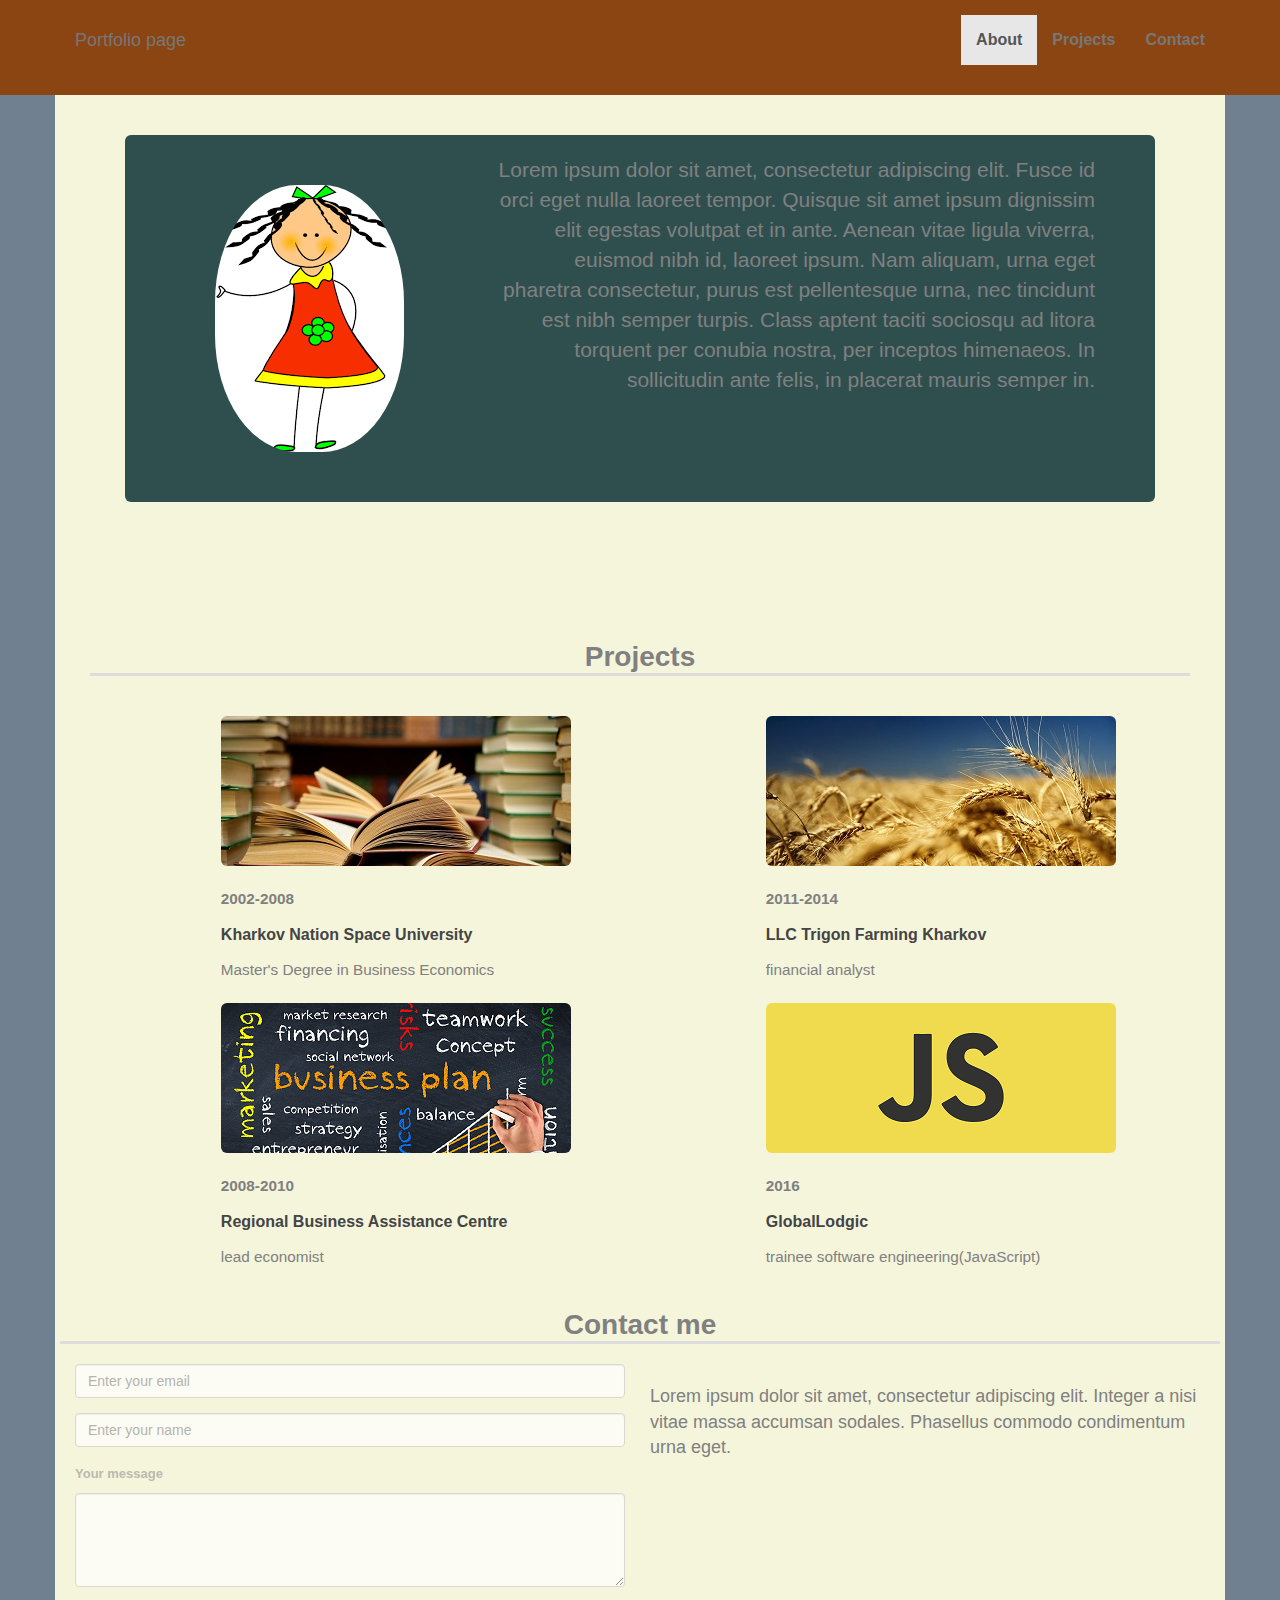
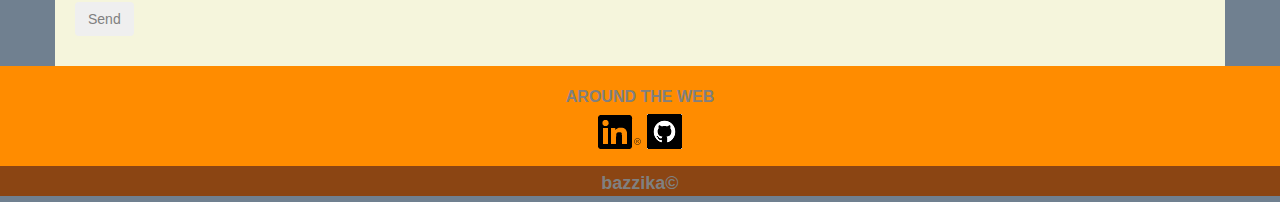
==== index.html @ c43ff4a2 "move properties to page class" ====
<!DOCTYPE html>
<html lang="en">
<head>
    <meta charset="UTF-8">
    <meta http-equiv="X-UA-Compatible" content="IE=edge">
    <meta name="viewport" content="width=device-width, initial-scale=1">
    <link rel="stylesheet" href="//maxcdn.bootstrapcdn.com/bootstrap/3.3.7/css/bootstrap.min.css">
    <link rel="stylesheet" href="css/style.css">
    <title>Personal page</title>
</head>
<body class="page" data-spy="scroll" data-target=".navbar" data-offset="20">
<nav class="navbar navbar-default navbar-fixed-top" id='navigation' role="navigation">
    <div class="container">
        <div class="navbar-header">
            <button type="button" class="navbar-toggle collapsed" data-toggle="collapse" data-target="#navbar" aria-expanded="false" aria-controls="navbar">
                <span class="sr-only">Toggle navigation</span>
                <span class="icon-bar"></span>
                <span class="icon-bar"></span>
                <span class="icon-bar"></span>
            </button>
            <a class="navbar-brand" href="#">Portfolio page</a>
        </div>
      <div id="navbar" class="navbar-collapse collapse">
          <ul class="nav navbar-nav navbar-right" role="tablist">
              <li class="active">
                  <a href="#about">About</a>
              </li>
              <li>
                  <a href="#projects">Projects</a>
              </li>
              <li>
                  <a href="#contact">Contact</a>
              </li>

          </ul>

      </div>

    </div>


</nav>


<div class="container">
    <div class="container theme-showcase" role="main" id="about">
            <div class="jumbotron">
                <div class="row">
                    <div class="col-md-4 col-md-offset-0">
                        <img src="images/girl.png" alt="my logo" class="img-rounded">
                    </div>
                    <div class="col-md-8 col-md-offset-0">
                        <p>
                Lorem ipsum dolor sit amet, consectetur adipiscing elit. Fusce id orci eget nulla laoreet tempor.
                Quisque sit amet ipsum dignissim elit egestas volutpat et in ante. Aenean vitae ligula viverra,
                euismod nibh id, laoreet ipsum. Nam aliquam, urna eget pharetra consectetur, purus est pellentesque
                urna, nec tincidunt est nibh semper turpis. Class aptent taciti sociosqu ad litora torquent per
                conubia nostra, per inceptos himenaeos. In sollicitudin ante felis, in placerat mauris semper in.
                        </p>
                    </div>
                 </div>
        </div>
   </div>

    <div class="container-fluid" id="projects" data-offset-top="50">
        <h3>Projects</h3>
            <ul>
                <div class="row">
                    <div class="col-md-4 col-md-offset-1">
                        <li><img src="images/study-3.jpg" alt="study" class="img-rounded"></li>
                            <p><small><strong>2002-2008</strong></small></p>
                            <p><strong><a href="http://www.khai.edu">Kharkov Nation Space University</a></strong></p>
                            <p><small>Master's Degree in Business Economics</small></p>
                        <li><img src="images/Business-Plan-Basics-1.png" alt="bussiness-plan" class="img-rounded"></li>
                            <p><small><strong>2008-2010</strong></small></p>
                            <p><strong><a href="http://kharkivglobal.com/ru">Regional Business Assistance Centre</a></strong></p>
                            <p><small>lead economist</small></p>
                    </div>
                    <div class="col-md-4 col-md-offset-2">
                        <li><img src="images/agri-1.jpg" alt="agricultural" class="img-rounded"></li>
                            <p><small><strong>2011-2014</strong></small></p>
                            <p><strong><a href="http://www.trigonagri.com">LLC Trigon Farming Kharkov</a></strong></p>
                            <p><small>financial analyst</small></p>
                        <li><img src="images/js-picture-1.png" alt="web-developer" class="img-rounded"></li>
                            <p><small><strong>2016</strong></small></p>
                            <p><strong><a href="http://www.globallogic.com/">GlobalLodgic</a></strong></p>
                            <p><small>trainee software engineering(JavaScript)</small></p>
                    </div>
                </div>
            </ul>
    </div>
    <div class="contact" id="contact">
        <div class="row">
            <h3>Contact me</h3>
                <div class="col-md-6">
                <form  method="post" action="MAILTO:daryabelob@gmail.com" enctype="text/plain">
                    <div class="form-group">
                    <input type='email' placeholder="Enter your email" class="form-control" name="mail">
                    </div>
                    <div class="form-group">
                    <input type="text" placeholder="Enter your name" class="form-control" name="name">
                    </div>
                    <div class="form-group">
                    <label>Your message</label>
                    <textarea rows="4" class="form-control" maxlength="50" name="comment"></textarea>
                    </div>
                    <input type="submit" class="btn" name="submit" value="Send"></input>
                    </form>
                </div>
                <div class="col-md-6 comunicate">
                    <p>
                    Lorem ipsum dolor sit amet, consectetur adipiscing elit.
                    Integer a nisi vitae massa accumsan sodales. Phasellus commodo condimentum urna eget.
                    </p>
                </div>
        </div>
    </div>
</div>
<footer class="footer">
    <div class="footer-above">
        <p class="weblink">AROUND THE WEB</p>
        <p>
            <a href="//www.linkedin.com/in/darya-beloborodova-13481691?trk=nav_responsive_tab_profile">
            <img src="images/In-Black-34px-R.png"> </a>
            <a href="//github.com/bazzika">
            <img src="images/github-1.png"> </a>
        </p>
    </div>
    <div class="footer-below">
        <p class="sign">bazzika&copy</p>
    </div>
</footer>
</body>

<script src="//ajax.googleapis.com/ajax/libs/jquery/1.12.4/jquery.min.js"></script>
<script src="//maxcdn.bootstrapcdn.com/bootstrap/3.3.6/js/bootstrap.min.js" integrity="sha384-0mSbJDEHialfmuBBQP6A4Qrprq5OVfW37PRR3j5ELqxss1yVqOtnepnHVP9aJ7xS" crossorigin="anonymous"></script>
</html>
---- css/style.css ----
.page{
    font-size: 16px;
}

body {
    position: relative;
    background-color: #708090;
    transition:  all .3s linear;
}
h1{
    font-family: "Helvetica Neue",Helvetica,sans-serif;
    font-size: 70px;
    font-weight: bold;
    text-align: center;
}
h2{
    font-family: "Helvetica Neue",Helvetica,sans-serif;
    font-size: 30px;
    font-weight: 100;
    text-align: center;
    color: #ffffff;
    width: 100%;
    margin:0 auto 0 auto;
}
h2 strong{
    font-weight: 400;
}
h3{
    font-family: "Helvetica Neue",Helvetica,sans-serif;
    font-size: 28px;
    font-weight: bold ;
    text-align: center;
    border-bottom:3px solid gainsboro;
    margin: 20px 0px 20px 0px;
    color: gray;
    width: 100%;
}
.container-fluid ul{
    list-style-type:none;
}
.container-fluid li, .badges li, .articles li,.skills li{
    margin-bottom:20px;
    margin-top: 20px;
}
.badges img {
    float:left;
    padding-right: 10px;
}
p {
    font-family: "Helvetica Neue",Helvetica,sans-serif;
    font-size: 18px;
}
.container-fluid a{
    font-family: "Helvetica Neue",Helvetica,sans-serif;
    font-size: 16px;
    font-weight:bold;
    color: #444444;
}
.navbar-collapse {
    float:right;
    font-family: "Helvetica Neue", Helvetica, sans-serif;
    font-weight: bold;
    /*font-style: inherit;*/
    border-bottom: none;
    text-decoration: none;
}
.jumbotron{
    margin: 120px 50px 20px 50px;
    border-radius: 70%;
    padding: 20px 40px 20px 40px;
    background-color: 	#2F4F4F;
    text-align: center;
    mso-diagonal-up-width: 70%;
}
.jumbotron img{
    position: relative;
    float:left;
    padding: 30px 30px 30px 30px;
    vertical-align: middle;
    border-radius: 45%;
}
.jumbotron p{
    text-align: right;
}
.navbar-fixed-top{
    background-color: saddlebrown;
    color:black;
}
.navbar-fixed-top .container{
    position: relative;
    background-color: saddlebrown;
    color:black;
}
.active{
    background-color: white;
}
.navbar{
    background-color: saddlebrown;
    border: none;
}
.container{
    background-color: beige;
    padding: 15px 20px 30px 20px;
    color: gray;
}
legend,label{
    font-family: "Helvetica Neue",Helvetica,sans-serif;
    margin-bottom: 10px;
    font-size: small;
    opacity: 0.7;
}
.col-md-6 h3{
    font-family: cursive;
    text-align: left;
    border-bottom: none;

}
form button{
    font-family: "Helvetica Neue",Helvetica,sans-serif;
    float: right;
    background-color: sandybrown ;
    opacity: 0.7;
    color: gray;
    font-weight: bolder;
}
.form-group{
    font-family: "Helvetica Neue",Helvetica,sans-serif;
    opacity: 0.7;
}
.comunicate{
    padding: 20px 10px 10px 10px;
}
.footer{
    width: 100%;
}
.footer-above{
    height: 100px;
    background-color: darkorange;
    width: 100%;
}
.footer-below{
    height: 30px;
    background-color: saddlebrown;
    width: 100%;
}
.weblink{
    text-align: center;
    font-family: "Helvetica Neue",Helvetica,sans-serif;
    padding: 20px 0 20px 0;
    font-size: 100%;
}
.sign{
    text-align: center;
    padding: 5px 0 5px 0;
}
.footer p{
    text-align: center;
    margin-bottom: -15px;
    font-weight: bold;
    color: gray;
}
.container .theme-showcase{
    padding: 0 0 0 0;
    margin: 0 0 0 0;
    width: 100%;
}
#about{
    /*margin-top: 50px;*/
    padding: 0 0 0 0;
    width: 100%;
}
a:hover,a:focus{ema
    text-decoration: none;
}
#projects{
    padding-top: 100px;
}
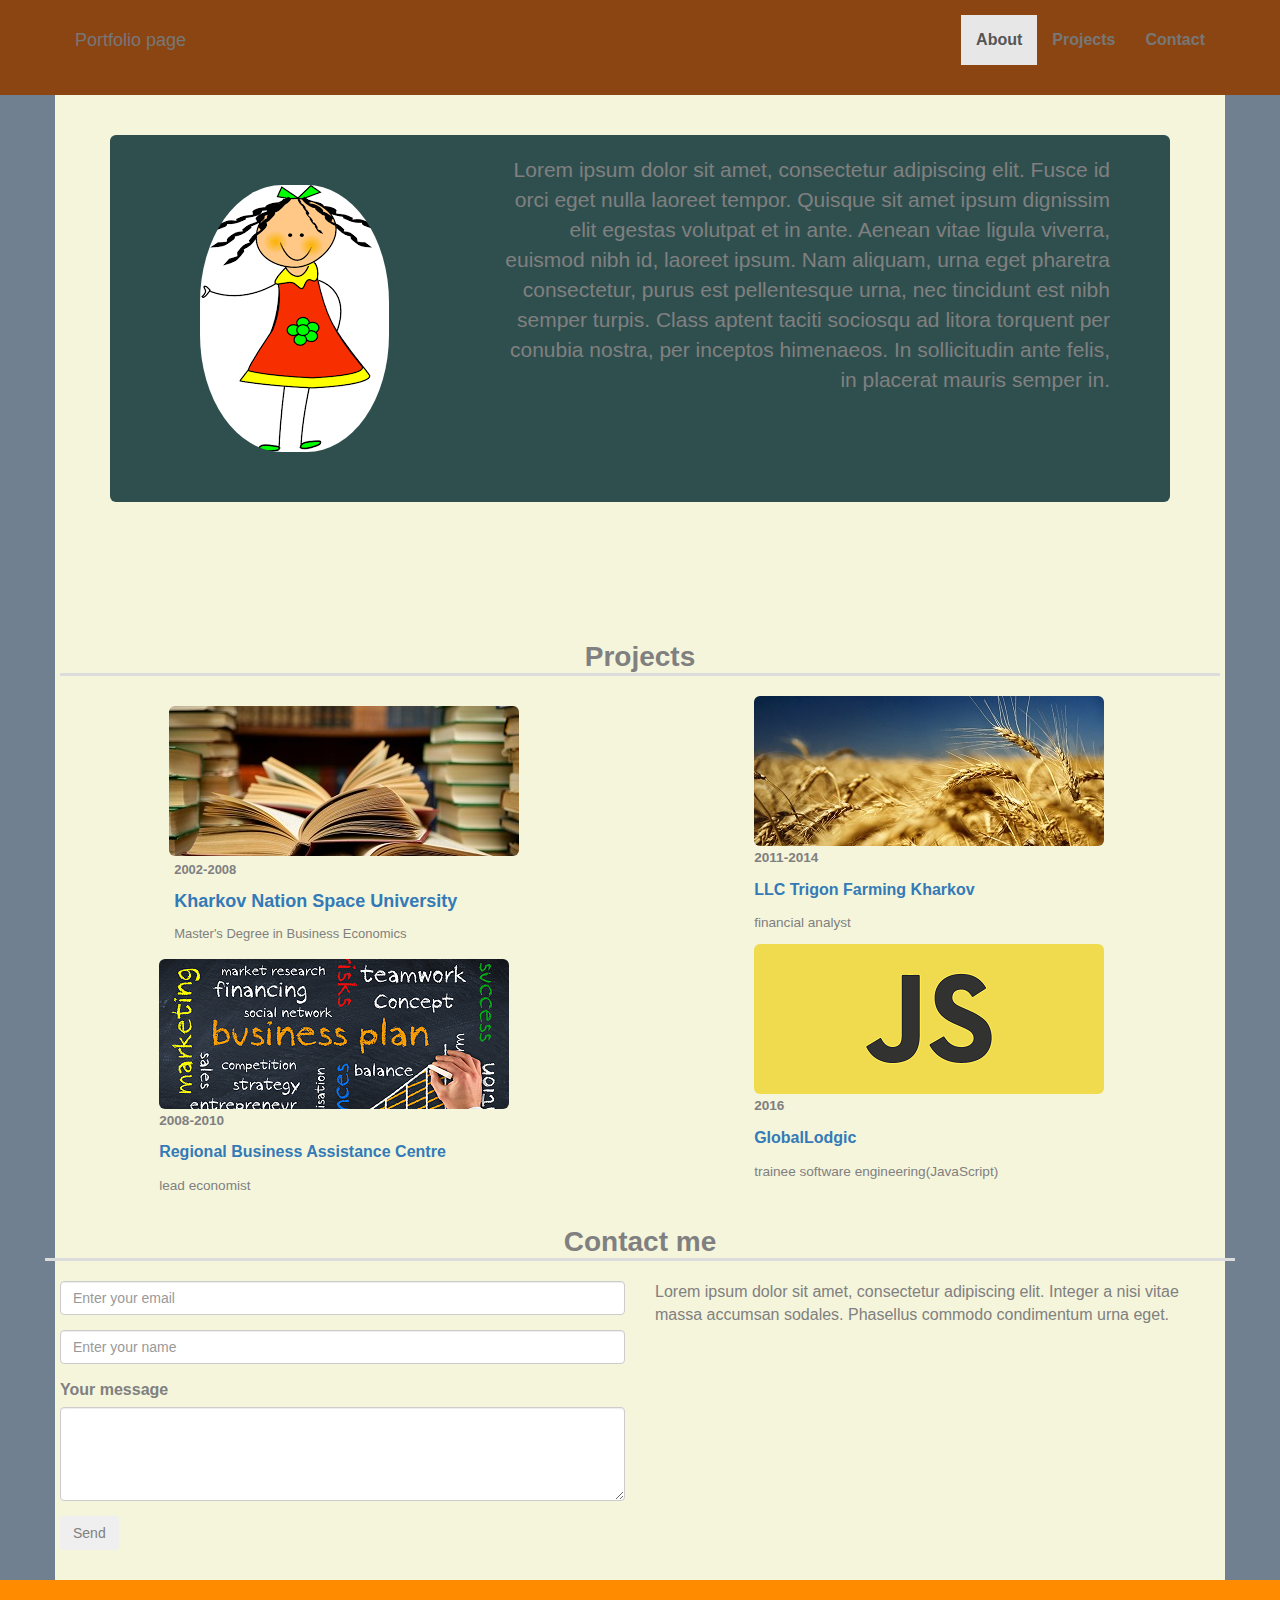
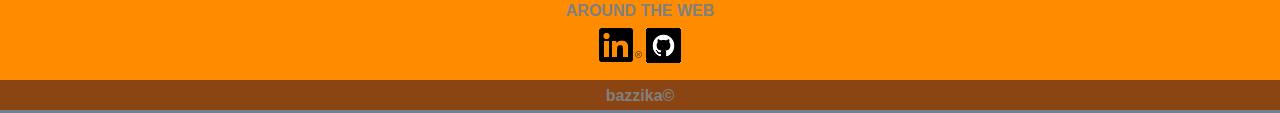
==== commit 6ecf19e9: "classes clean up" ====
--- a/index.html
+++ b/index.html
@@ -9,8 +9,8 @@
     <title>Personal page</title>
 </head>
 <body class="page" data-spy="scroll" data-target=".navbar" data-offset="20">
-<nav class="navbar navbar-default navbar-fixed-top" id='navigation' role="navigation">
-    <div class="container">
+<nav class="navbar navbar-default navbar-fixed-top navbar--primary" id='navigation' role="navigation">
+    <div class="container container--menu">
         <div class="navbar-header">
             <button type="button" class="navbar-toggle collapsed" data-toggle="collapse" data-target="#navbar" aria-expanded="false" aria-controls="navbar">
                 <span class="sr-only">Toggle navigation</span>
@@ -20,7 +20,7 @@
             </button>
             <a class="navbar-brand" href="#">Portfolio page</a>
         </div>
-      <div id="navbar" class="navbar-collapse collapse">
+      <div id="navbar" class="navbar-collapse collapse navbar-collapse--right">
           <ul class="nav navbar-nav navbar-right" role="tablist">
               <li class="active">
                   <a href="#about">About</a>
@@ -42,15 +42,15 @@
 </nav>
 
 
-<div class="container">
-    <div class="container theme-showcase" role="main" id="about">
-            <div class="jumbotron">
+<div class="container container--main">
+    <div class="row"  id="about">
+            <div class="jumbotron intro"  >
                 <div class="row">
                     <div class="col-md-4 col-md-offset-0">
-                        <img src="images/girl.png" alt="my logo" class="img-rounded">
+                        <img src="images/girl.png" alt="my logo" class="img-rounded intro__media">
                     </div>
                     <div class="col-md-8 col-md-offset-0">
-                        <p>
+                        <p class="intro__text">
                 Lorem ipsum dolor sit amet, consectetur adipiscing elit. Fusce id orci eget nulla laoreet tempor.
                 Quisque sit amet ipsum dignissim elit egestas volutpat et in ante. Aenean vitae ligula viverra,
                 euismod nibh id, laoreet ipsum. Nam aliquam, urna eget pharetra consectetur, purus est pellentesque
@@ -61,37 +61,68 @@
                  </div>
         </div>
    </div>
-
-    <div class="container-fluid" id="projects" data-offset-top="50">
-        <h3>Projects</h3>
-            <ul>
+    <div class="row projects" id="projects">
+        <h3 class="title">Projects</h3>
+            <!--<ul>-->
                 <div class="row">
                     <div class="col-md-4 col-md-offset-1">
-                        <li><img src="images/study-3.jpg" alt="study" class="img-rounded"></li>
-                            <p><small><strong>2002-2008</strong></small></p>
-                            <p><strong><a href="http://www.khai.edu">Kharkov Nation Space University</a></strong></p>
-                            <p><small>Master's Degree in Business Economics</small></p>
-                        <li><img src="images/Business-Plan-Basics-1.png" alt="bussiness-plan" class="img-rounded"></li>
-                            <p><small><strong>2008-2010</strong></small></p>
-                            <p><strong><a href="http://kharkivglobal.com/ru">Regional Business Assistance Centre</a></strong></p>
-                            <p><small>lead economist</small></p>
+                        <div class="card">
+                            <img src="images/study-3.jpg" alt="study" class="img-rounded">
+                            <div class="card__period">
+                                2002-2008
+                            </div>
+                            <div class="card__name">
+                                <a href="http://www.khai.edu">Kharkov Nation Space University</a>
+                            </div>
+                            <div class="card__description">
+                                Master's Degree in Business Economics
+                            </div>
+                        </div>
+                        <div>
+                            <img src="images/Business-Plan-Basics-1.png" alt="bussiness-plan" class="img-rounded">
+                            <p>
+                                <small><strong>2008-2010</strong></small>
+                            </p>
+                            <p>
+                                <strong><a href="http://kharkivglobal.com/ru">Regional Business Assistance
+                                Centre</a></strong>
+                            </p>
+                            <p>
+                                <small>lead economist</small>
+                            </p>
+                        </div>
                     </div>
                     <div class="col-md-4 col-md-offset-2">
-                        <li><img src="images/agri-1.jpg" alt="agricultural" class="img-rounded"></li>
-                            <p><small><strong>2011-2014</strong></small></p>
-                            <p><strong><a href="http://www.trigonagri.com">LLC Trigon Farming Kharkov</a></strong></p>
-                            <p><small>financial analyst</small></p>
-                        <li><img src="images/js-picture-1.png" alt="web-developer" class="img-rounded"></li>
-                            <p><small><strong>2016</strong></small></p>
-                            <p><strong><a href="http://www.globallogic.com/">GlobalLodgic</a></strong></p>
-                            <p><small>trainee software engineering(JavaScript)</small></p>
+                        <div>
+                            <img src="images/agri-1.jpg" alt="agricultural" class="img-rounded">
+                            <p>
+                                <small><strong>2011-2014</strong></small>
+                            </p>
+                            <p>
+                                <strong><a href="http://www.trigonagri.com">LLC Trigon Farming Kharkov</a></strong>
+                            </p>
+                            <p>
+                                <small>financial analyst</small>
+                            </p>
+                        </div>
+                        <div><img src="images/js-picture-1.png" alt="web-developer" class="img-rounded">
+                            <p>
+                                <small><strong>2016</strong></small>
+                            </p>
+                            <p>
+                                <strong><a href="http://www.globallogic.com/">GlobalLodgic</a></strong>
+                            </p>
+                            <p>
+                                <small>trainee software engineering(JavaScript)</small>
+                            </p>
+                        </div>
                     </div>
                 </div>
-            </ul>
+            <!--</ul>-->
     </div>
-    <div class="contact" id="contact">
+    <div class="row contact" id="contact">
         <div class="row">
-            <h3>Contact me</h3>
+            <h3 class="title">Contact me</h3>
                 <div class="col-md-6">
                 <form  method="post" action="MAILTO:daryabelob@gmail.com" enctype="text/plain">
                     <div class="form-group">
@@ -117,7 +148,7 @@
     </div>
 </div>
 <footer class="footer">
-    <div class="footer-above">
+    <div class="footer__above">
         <p class="weblink">AROUND THE WEB</p>
         <p>
             <a href="//www.linkedin.com/in/darya-beloborodova-13481691?trk=nav_responsive_tab_profile">
@@ -126,7 +157,7 @@
             <img src="images/github-1.png"> </a>
         </p>
     </div>
-    <div class="footer-below">
+    <div class="footer__below">
         <p class="sign">bazzika&copy</p>
     </div>
 </footer>
--- a/css/style.css
+++ b/css/style.css
@@ -1,32 +1,16 @@
+a:hover,a:focus{
+    text-decoration: none;
+}
+
 .page{
     font-size: 16px;
-}
-
-body {
     position: relative;
     background-color: #708090;
     transition:  all .3s linear;
+    font-family: "Helvetica Neue",Helvetica,sans-serif;
 }
-h1{
-    font-family: "Helvetica Neue",Helvetica,sans-serif;
-    font-size: 70px;
-    font-weight: bold;
-    text-align: center;
-}
-h2{
-    font-family: "Helvetica Neue",Helvetica,sans-serif;
-    font-size: 30px;
-    font-weight: 100;
-    text-align: center;
-    color: #ffffff;
-    width: 100%;
-    margin:0 auto 0 auto;
-}
-h2 strong{
-    font-weight: 400;
-}
-h3{
-    font-family: "Helvetica Neue",Helvetica,sans-serif;
+
+.title{
     font-size: 28px;
     font-weight: bold ;
     text-align: center;
@@ -35,36 +19,38 @@
     color: gray;
     width: 100%;
 }
-.container-fluid ul{
-    list-style-type:none;
+
+.projects{
+    padding-top: 100px;
 }
-.container-fluid li, .badges li, .articles li,.skills li{
-    margin-bottom:20px;
-    margin-top: 20px;
-}
-.badges img {
-    float:left;
-    padding-right: 10px;
-}
-p {
-    font-family: "Helvetica Neue",Helvetica,sans-serif;
+
+.card{
+    padding: 10px;
     font-size: 18px;
 }
-.container-fluid a{
-    font-family: "Helvetica Neue",Helvetica,sans-serif;
-    font-size: 16px;
-    font-weight:bold;
-    color: #444444;
+
+.card__description{
+    font-weight: 300;
+    font-size: small;
+    padding: 5px;
 }
-.navbar-collapse {
+.card__name{
+    font-weight: bolder;
+    padding: 5px;
+}
+.card__period{
+    font-size: small;
+    font-weight: bold;
+    padding: 5px;
+}
+
+.navbar-collapse--right {
     float:right;
-    font-family: "Helvetica Neue", Helvetica, sans-serif;
     font-weight: bold;
-    /*font-style: inherit;*/
     border-bottom: none;
     text-decoration: none;
 }
-.jumbotron{
+.intro{
     margin: 120px 50px 20px 50px;
     border-radius: 70%;
     padding: 20px 40px 20px 40px;
@@ -72,80 +58,70 @@
     text-align: center;
     mso-diagonal-up-width: 70%;
 }
-.jumbotron img{
+.intro__media{
     position: relative;
     float:left;
     padding: 30px 30px 30px 30px;
     vertical-align: middle;
     border-radius: 45%;
 }
-.jumbotron p{
+.intro__text{
     text-align: right;
 }
-.navbar-fixed-top{
-    background-color: saddlebrown;
-    color:black;
-}
-.navbar-fixed-top .container{
-    position: relative;
-    background-color: saddlebrown;
-    color:black;
-}
-.active{
-    background-color: white;
-}
-.navbar{
-    background-color: saddlebrown;
-    border: none;
-}
-.container{
+.container--main{
     background-color: beige;
     padding: 15px 20px 30px 20px;
     color: gray;
 }
+.container--menu{
+    position: relative;
+    padding: 15px 20px 30px 20px;
+    color:black;
+}
+.container--menu .active{
+    background-color: white;
+}
+.navbar--primary{
+    background-color: saddlebrown;
+    border: none;
+}
 legend,label{
-    font-family: "Helvetica Neue",Helvetica,sans-serif;
-    margin-bottom: 10px;
-    font-size: small;
-    opacity: 0.7;
-}
-.col-md-6 h3{
-    font-family: cursive;
-    text-align: left;
-    border-bottom: none;
-
+    /*font-family: "Helvetica Neue",Helvetica,sans-serif;*/
+    /*margin-bottom: 10px;*/
+    /*font-size: small;*/
+    /*opacity: 0.7;*/
 }
 form button{
-    font-family: "Helvetica Neue",Helvetica,sans-serif;
-    float: right;
-    background-color: sandybrown ;
-    opacity: 0.7;
-    color: gray;
-    font-weight: bolder;
+    /*font-family: "Helvetica Neue",Helvetica,sans-serif;*/
+    /*float: right;*/
+    /*background-color: sandybrown ;*/
+    /*opacity: 0.7;*/
+    /*color: gray;*/
+    /*font-weight: bolder;*/
 }
 .form-group{
-    font-family: "Helvetica Neue",Helvetica,sans-serif;
-    opacity: 0.7;
+    /*font-family: "Helvetica Neue",Helvetica,sans-serif;*/
+    /*opacity: 0.7;*/
 }
 .comunicate{
-    padding: 20px 10px 10px 10px;
+    /*padding: 20px 10px 10px 10px;*/
 }
+
 .footer{
     width: 100%;
 }
-.footer-above{
+.footer__above{
     height: 100px;
     background-color: darkorange;
     width: 100%;
 }
-.footer-below{
+.footer__below{
     height: 30px;
     background-color: saddlebrown;
     width: 100%;
 }
 .weblink{
     text-align: center;
-    font-family: "Helvetica Neue",Helvetica,sans-serif;
     padding: 20px 0 20px 0;
     font-size: 100%;
 }
@@ -153,25 +129,11 @@
     text-align: center;
     padding: 5px 0 5px 0;
 }
+
+/*TODO: replace with divs*/
 .footer p{
     text-align: center;
     margin-bottom: -15px;
     font-weight: bold;
     color: gray;
 }
-.container .theme-showcase{
-    padding: 0 0 0 0;
-    margin: 0 0 0 0;
-    width: 100%;
-}
-#about{
-    /*margin-top: 50px;*/
-    padding: 0 0 0 0;
-    width: 100%;
-}
-a:hover,a:focus{ema
-    text-decoration: none;
-}
-#projects{
-    padding-top: 100px;
-}
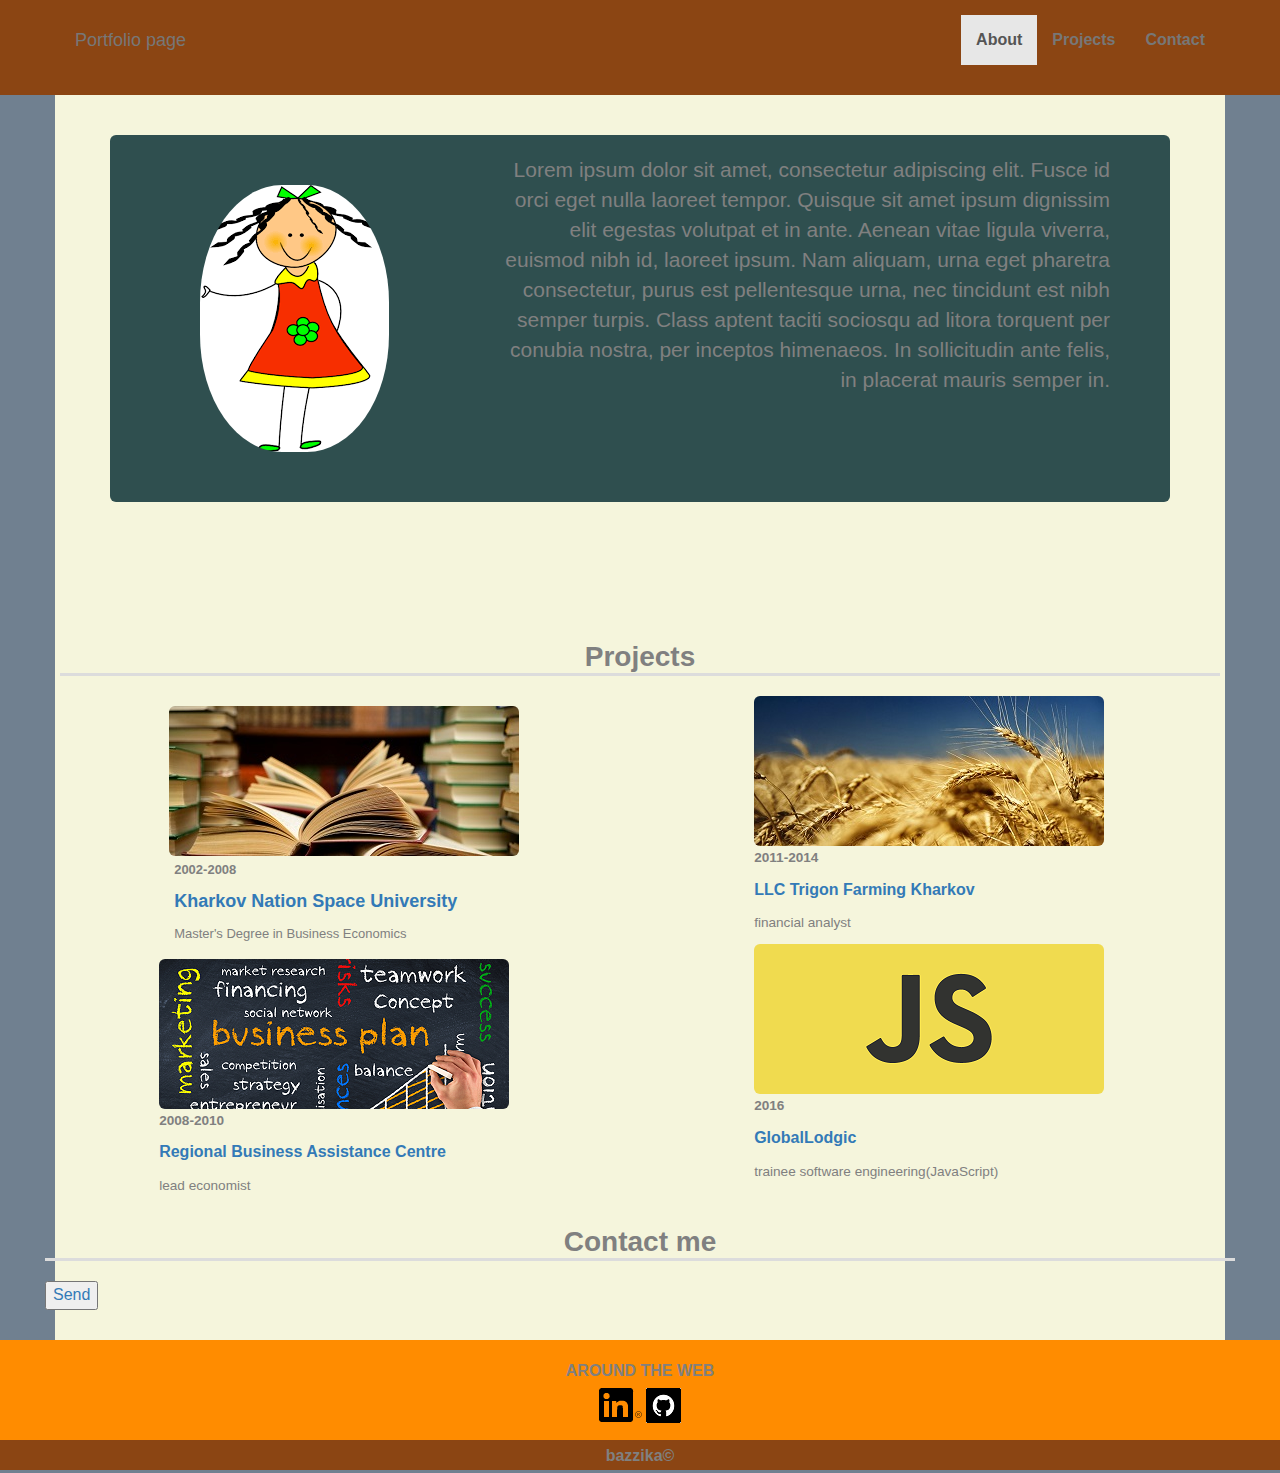
==== commit 2525d9af: "classes clean up" ====
--- a/index.html
+++ b/index.html
@@ -123,28 +123,30 @@
     <div class="row contact" id="contact">
         <div class="row">
             <h3 class="title">Contact me</h3>
-                <div class="col-md-6">
-                <form  method="post" action="MAILTO:daryabelob@gmail.com" enctype="text/plain">
-                    <div class="form-group">
-                    <input type='email' placeholder="Enter your email" class="form-control" name="mail">
-                    </div>
-                    <div class="form-group">
-                    <input type="text" placeholder="Enter your name" class="form-control" name="name">
-                    </div>
-                    <div class="form-group">
-                    <label>Your message</label>
-                    <textarea rows="4" class="form-control" maxlength="50" name="comment"></textarea>
-                    </div>
-                    <input type="submit" class="btn" name="submit" value="Send"></input>
-                    </form>
-                </div>
-                <div class="col-md-6 comunicate">
-                    <p>
-                    Lorem ipsum dolor sit amet, consectetur adipiscing elit.
-                    Integer a nisi vitae massa accumsan sodales. Phasellus commodo condimentum urna eget.
-                    </p>
-                </div>
+                <!--<div class="col-md-6">-->
+                <!--<form  method="post" action="MAILTO:daryabelob@gmail.com" enctype="text/plain">-->
+                    <!--<div class="form-group">-->
+                    <!--<input type='email' placeholder="Enter your email" class="form-control" name="mail">-->
+                    <!--</div>-->
+                    <!--<div class="form-group">-->
+                    <!--<input type="text" placeholder="Enter your name" class="form-control" name="name">-->
+                    <!--</div>-->
+                    <!--<div class="form-group">-->
+                    <!--<label>Your message</label>-->
+                    <!--<textarea rows="4" class="form-control" maxlength="50" name="comment"></textarea>-->
+                    <!--</div>-->
+                    <!--<input type="submit" class="btn" name="submit" value="Send"></input>-->
+                    <!--</form>-->
+                <!--</div>-->
+                <!--<div class="col-md-6 comunicate">-->
+                    <!--<p>-->
+                    <!--Lorem ipsum dolor sit amet, consectetur adipiscing elit.-->
+                    <!--Integer a nisi vitae massa accumsan sodales. Phasellus commodo condimentum urna eget.-->
+                    <!--</p>-->
+                <!--</div>-->
+            <button><a href="mailto:daryabelob@gmail.com" target="_blank">Send</a></button>
         </div>
+
     </div>
 </div>
 <footer class="footer">
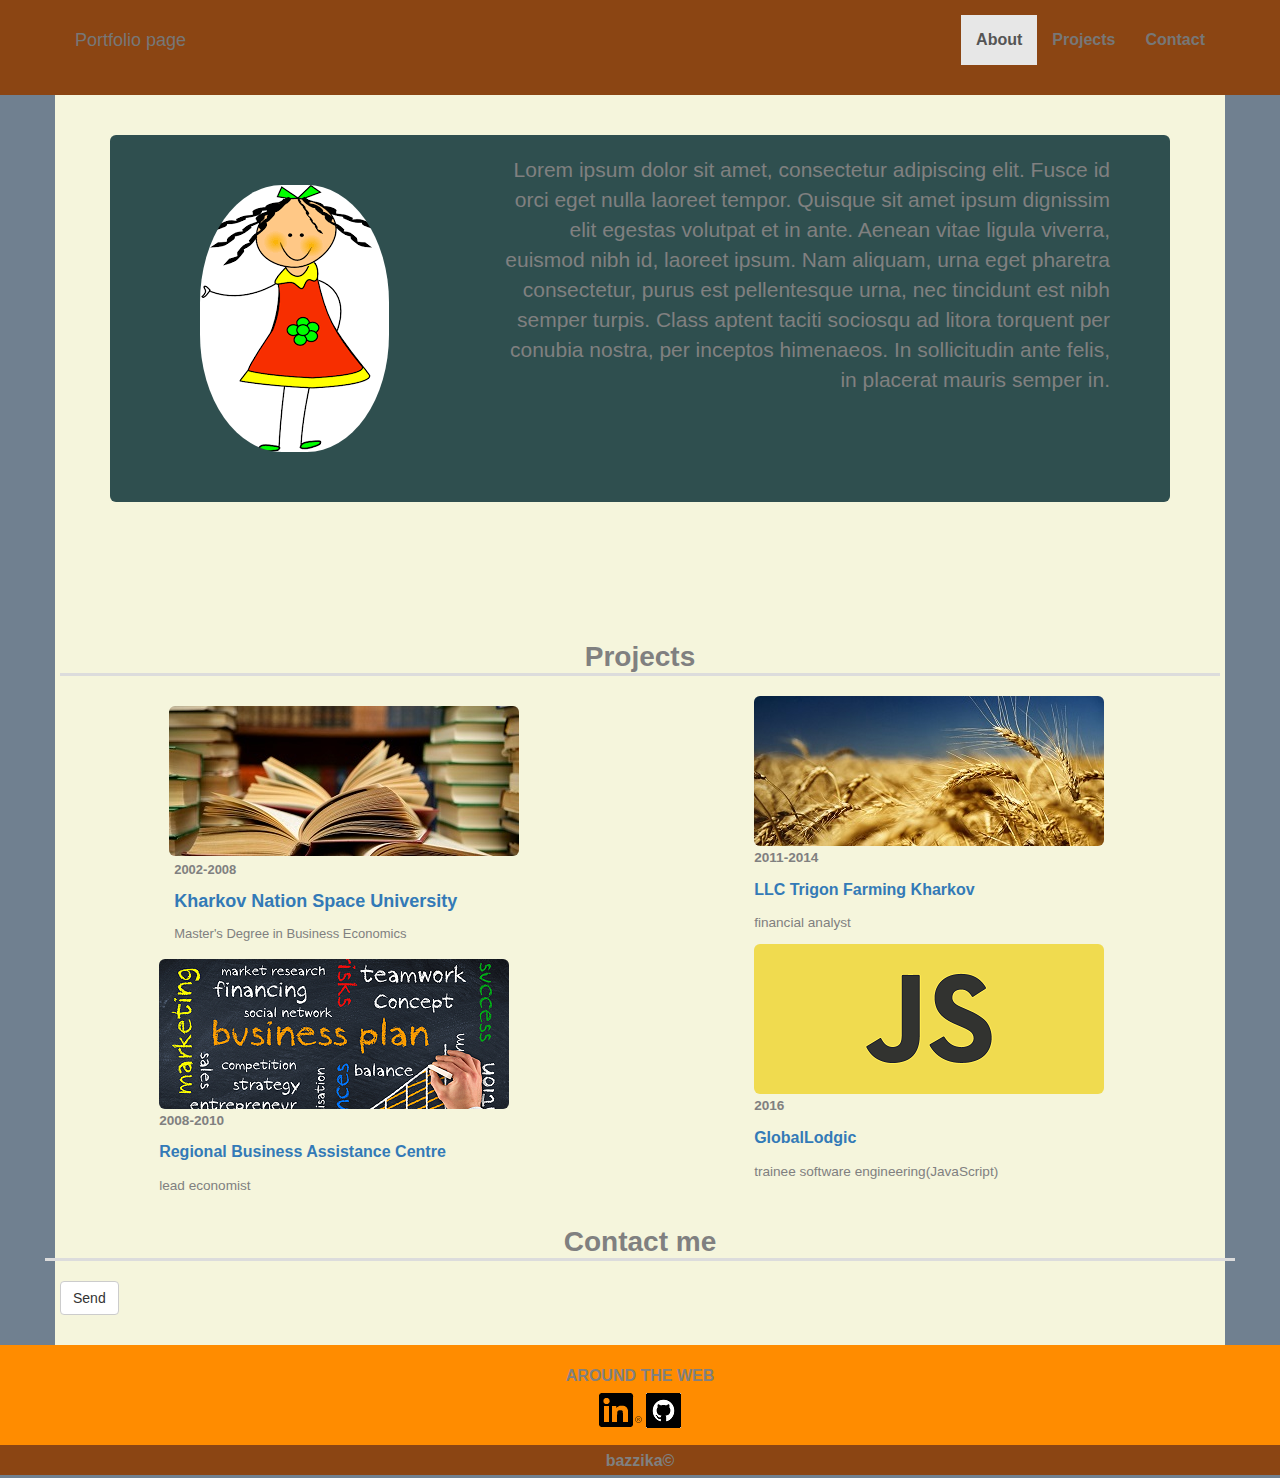
==== commit ddf633aa: "fixed #11" ====
--- a/index.html
+++ b/index.html
@@ -9,7 +9,7 @@
     <title>Personal page</title>
 </head>
 <body class="page" data-spy="scroll" data-target=".navbar" data-offset="20">
-<nav class="navbar navbar-default navbar-fixed-top navbar--primary" id='navigation' role="navigation">
+<nav class="navbar navbar-default navbar-fixed-top navbar--primary visible-xs-inline-block visible-sm-inline-block visible-md-inline-block visible-lg-inline-block" id='navigation' role="navigation">
     <div class="container container--menu">
         <div class="navbar-header">
             <button type="button" class="navbar-toggle collapsed" data-toggle="collapse" data-target="#navbar" aria-expanded="false" aria-controls="navbar">
@@ -63,7 +63,6 @@
    </div>
     <div class="row projects" id="projects">
         <h3 class="title">Projects</h3>
-            <!--<ul>-->
                 <div class="row">
                     <div class="col-md-4 col-md-offset-1">
                         <div class="card">
@@ -118,12 +117,11 @@
                         </div>
                     </div>
                 </div>
-            <!--</ul>-->
     </div>
     <div class="row contact" id="contact">
         <div class="row">
             <h3 class="title">Contact me</h3>
-                <!--<div class="col-md-6">-->
+                <div class="col-md-12">
                 <!--<form  method="post" action="MAILTO:daryabelob@gmail.com" enctype="text/plain">-->
                     <!--<div class="form-group">-->
                     <!--<input type='email' placeholder="Enter your email" class="form-control" name="mail">-->
@@ -137,14 +135,15 @@
                     <!--</div>-->
                     <!--<input type="submit" class="btn" name="submit" value="Send"></input>-->
                     <!--</form>-->
-                <!--</div>-->
+                    <a class="btn btn-default" href="mailto:daryabelob@gmail.com" target="_blank" role="button">Send</a>
+                </div>
                 <!--<div class="col-md-6 comunicate">-->
                     <!--<p>-->
                     <!--Lorem ipsum dolor sit amet, consectetur adipiscing elit.-->
                     <!--Integer a nisi vitae massa accumsan sodales. Phasellus commodo condimentum urna eget.-->
                     <!--</p>-->
                 <!--</div>-->
-            <button><a href="mailto:daryabelob@gmail.com" target="_blank">Send</a></button>
+
         </div>
 
     </div>
@@ -164,7 +163,6 @@
     </div>
 </footer>
 </body>
-
 <script src="//ajax.googleapis.com/ajax/libs/jquery/1.12.4/jquery.min.js"></script>
 <script src="//maxcdn.bootstrapcdn.com/bootstrap/3.3.6/js/bootstrap.min.js" integrity="sha384-0mSbJDEHialfmuBBQP6A4Qrprq5OVfW37PRR3j5ELqxss1yVqOtnepnHVP9aJ7xS" crossorigin="anonymous"></script>
 </html>
--- a/css/style.css
+++ b/css/style.css
@@ -85,27 +85,27 @@
     background-color: saddlebrown;
     border: none;
 }
-legend,label{
-    /*font-family: "Helvetica Neue",Helvetica,sans-serif;*/
-    /*margin-bottom: 10px;*/
-    /*font-size: small;*/
-    /*opacity: 0.7;*/
-}
-form button{
-    /*font-family: "Helvetica Neue",Helvetica,sans-serif;*/
-    /*float: right;*/
-    /*background-color: sandybrown ;*/
-    /*opacity: 0.7;*/
-    /*color: gray;*/
-    /*font-weight: bolder;*/
-}
-.form-group{
-    /*font-family: "Helvetica Neue",Helvetica,sans-serif;*/
-    /*opacity: 0.7;*/
-}
-.comunicate{
-    /*padding: 20px 10px 10px 10px;*/
-}
+/*legend,label{*/
+    /*!*font-family: "Helvetica Neue",Helvetica,sans-serif;*!*/
+    /*!*margin-bottom: 10px;*!*/
+    /*!*font-size: small;*!*/
+    /*!*opacity: 0.7;*!*/
+/*}*/
+/*form button{*/
+    /*!*font-family: "Helvetica Neue",Helvetica,sans-serif;*!*/
+    /*!*float: right;*!*/
+    /*!*background-color: sandybrown ;*!*/
+    /*!*opacity: 0.7;*!*/
+    /*!*color: gray;*!*/
+    /*!*font-weight: bolder;*!*/
+/*}*/
+/*.form-group{*/
+    /*!*font-family: "Helvetica Neue",Helvetica,sans-serif;*!*/
+    /*!*opacity: 0.7;*!*/
+/*}*/
+/*.comunicate{*/
+    /*!*padding: 20px 10px 10px 10px;*!*/
+/*}*/
 
 .footer{
     width: 100%;
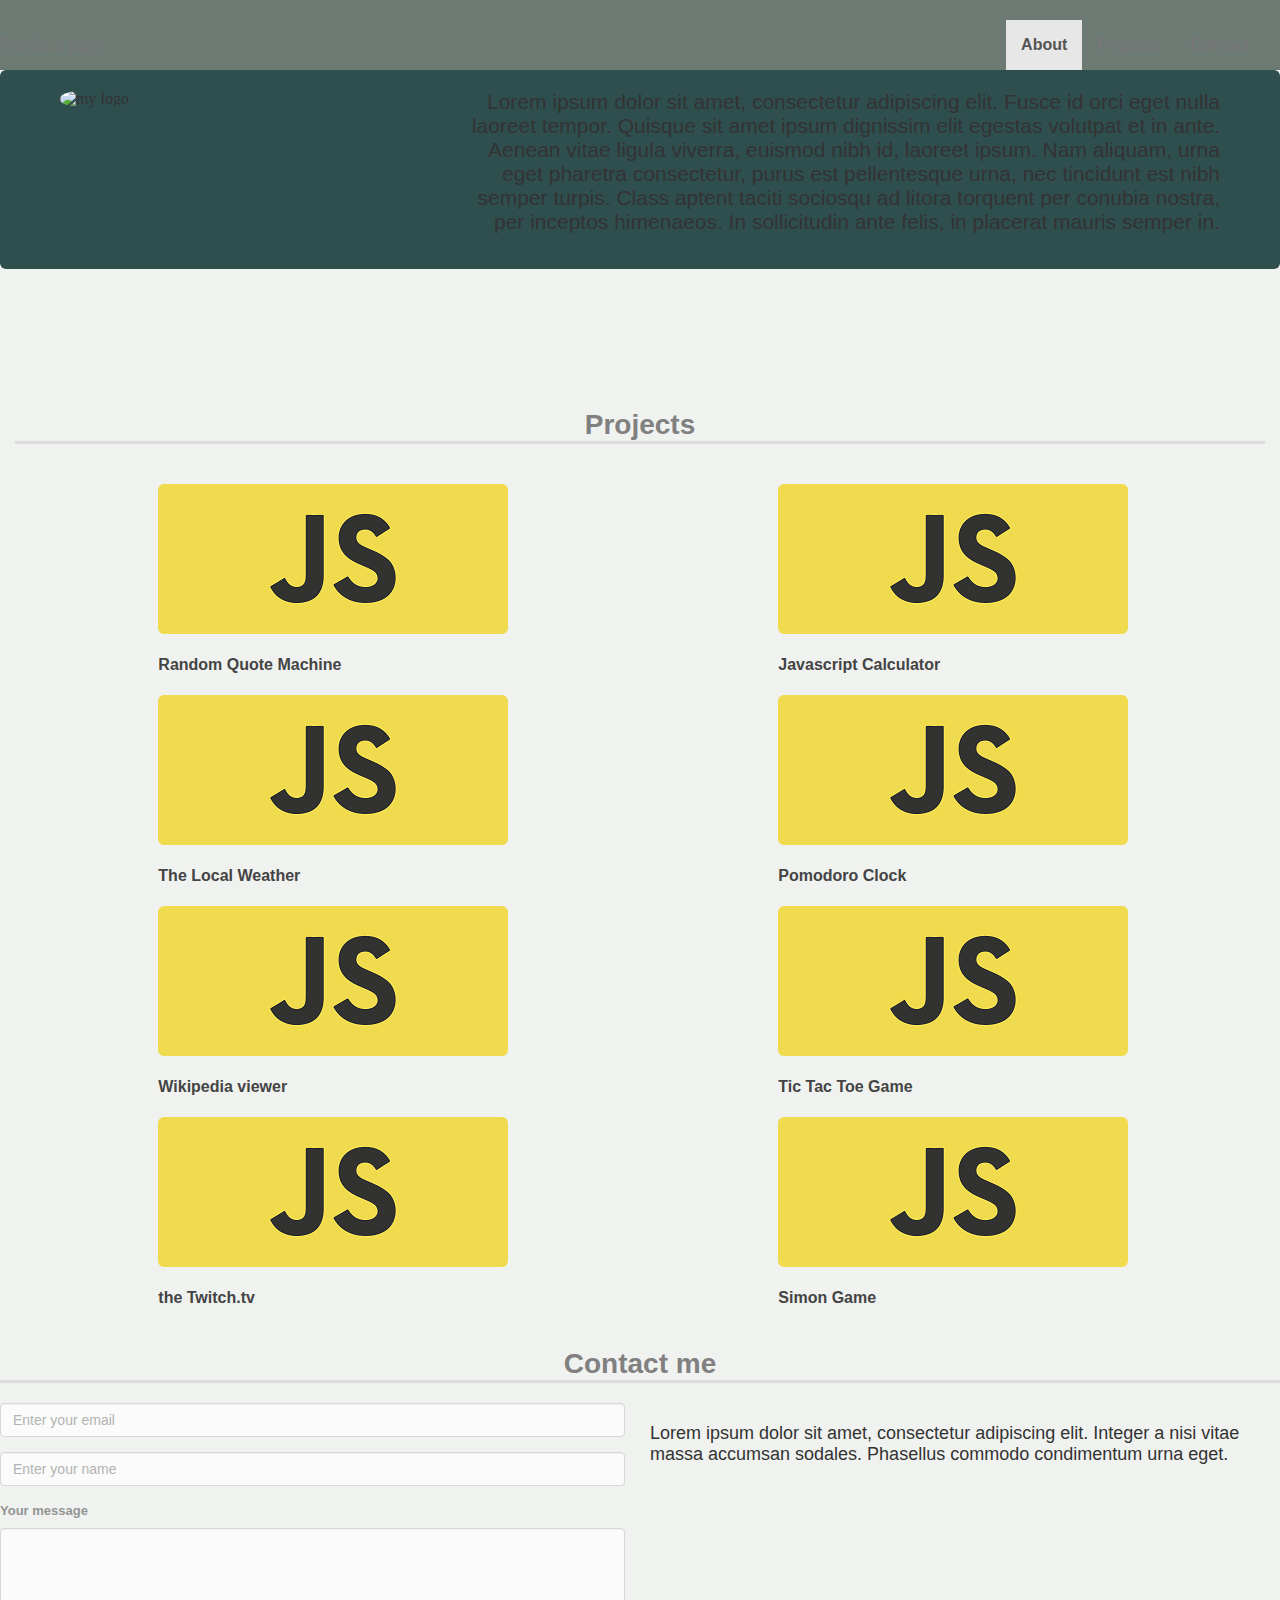
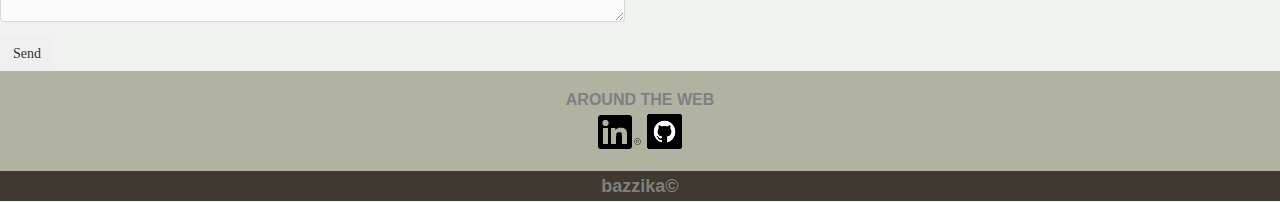
==== commit 18a39af7: "- fix css layout" ====
--- a/index.html
+++ b/index.html
@@ -4,13 +4,21 @@
     <meta charset="UTF-8">
     <meta http-equiv="X-UA-Compatible" content="IE=edge">
     <meta name="viewport" content="width=device-width, initial-scale=1">
-    <link rel="stylesheet" href="//maxcdn.bootstrapcdn.com/bootstrap/3.3.7/css/bootstrap.min.css">
+    <!--<link rel="stylesheet" href="http://maxcdn.bootstrapcdn.com/bootstrap/3.3.6/css/bootstrap.min.css">-->
+    <link rel="stylesheet" href="https://maxcdn.bootstrapcdn.com/bootstrap/3.3.7/css/bootstrap.min.css">
     <link rel="stylesheet" href="css/style.css">
     <title>Personal page</title>
 </head>
-<body class="page" data-spy="scroll" data-target=".navbar" data-offset="20">
-<nav class="navbar navbar-default navbar-fixed-top navbar--primary visible-xs-inline-block visible-sm-inline-block visible-md-inline-block visible-lg-inline-block" id='navigation' role="navigation">
-    <div class="container container--menu">
+<style>
+    @media screen and (max-width: 480px) {
+        body{
+            background-color: blue;
+        }
+    }
+</style>
+<body data-spy="scroll" data-target=".navbar" data-offset="20">
+<nav class="navbar navbar-default navbar-fixed-top" id='navigation' role="navigation">
+    <div class="container head">
         <div class="navbar-header">
             <button type="button" class="navbar-toggle collapsed" data-toggle="collapse" data-target="#navbar" aria-expanded="false" aria-controls="navbar">
                 <span class="sr-only">Toggle navigation</span>
@@ -20,7 +28,7 @@
             </button>
             <a class="navbar-brand" href="#">Portfolio page</a>
         </div>
-      <div id="navbar" class="navbar-collapse collapse navbar-collapse--right">
+      <div id="navbar" class="navbar-collapse collapse">
           <ul class="nav navbar-nav navbar-right" role="tablist">
               <li class="active">
                   <a href="#about">About</a>
@@ -42,15 +50,34 @@
 </nav>
 
 
-<div class="container container--main">
-    <div class="row"  id="about">
-            <div class="jumbotron intro"  >
+<!--<div class="navbar navbar-fixed-top navbar-inverse" role="navigation" data-toggle="collapse">-->
+    <!--<img src="images/frog-3.png" alt="my logo" class="img-rounded">-->
+        <!--<div class="container">-->
+                <!--<div class="navbar-header">-->
+                    <!--<div class="navbar-toggle collapsed" data-toggle="collapse" data-target=".navbar-collapse"><h3 >Portfolio page</h3>-->
+                        <!--</div>-->
+                <!--</div>-->
+                    <!--<div class="collapse navbar-collapse" id="navbar-example" data-offset="10">-->
+                        <!--<ul class="nav navbar-nav" data-toggle="collapse">-->
+                            <!--<li class="active"><a href="#about" >ABOUT</a></li>-->
+                            <!--<li class="divider" ></li>-->
+                            <!--<li><a href="#projects">PROJECTS</a></li>-->
+                            <!--<li class="divider"></li>-->
+                            <!--<li><a href="#contact">CONTACTS</a></li>-->
+                        <!--</ul>-->
+                    <!--</div>-->
+        <!--</div>-->
+<!--</div>-->
+<div class="container">
+    <div class="container theme-showcase" role="main" id="about">
+        <!--<div id="about">-->
+            <div class="jumbotron">
                 <div class="row">
                     <div class="col-md-4 col-md-offset-0">
-                        <img src="images/girl.png" alt="my logo" class="img-rounded intro__media">
+                        <img src="" alt="my logo" class="img-rounded">
                     </div>
                     <div class="col-md-8 col-md-offset-0">
-                        <p class="intro__text">
+                        <p>
                 Lorem ipsum dolor sit amet, consectetur adipiscing elit. Fusce id orci eget nulla laoreet tempor.
                 Quisque sit amet ipsum dignissim elit egestas volutpat et in ante. Aenean vitae ligula viverra,
                 euismod nibh id, laoreet ipsum. Nam aliquam, urna eget pharetra consectetur, purus est pellentesque
@@ -59,111 +86,150 @@
                         </p>
                     </div>
                  </div>
+            <!--</div>-->
         </div>
    </div>
-    <div class="row projects" id="projects">
-        <h3 class="title">Projects</h3>
+
+    <div class="container-fluid" id="projects" data-offset-top="50">
+        <h3>Projects</h3>
+            <ul>
                 <div class="row">
                     <div class="col-md-4 col-md-offset-1">
-                        <div class="card">
-                            <img src="images/study-3.jpg" alt="study" class="img-rounded">
-                            <div class="card__period">
-                                2002-2008
-                            </div>
-                            <div class="card__name">
-                                <a href="http://www.khai.edu">Kharkov Nation Space University</a>
-                            </div>
-                            <div class="card__description">
-                                Master's Degree in Business Economics
-                            </div>
-                        </div>
-                        <div>
-                            <img src="images/Business-Plan-Basics-1.png" alt="bussiness-plan" class="img-rounded">
-                            <p>
-                                <small><strong>2008-2010</strong></small>
-                            </p>
-                            <p>
-                                <strong><a href="http://kharkivglobal.com/ru">Regional Business Assistance
-                                Centre</a></strong>
-                            </p>
-                            <p>
-                                <small>lead economist</small>
-                            </p>
-                        </div>
+                        <li><img src="images/js-picture-1.png" alt="study" class="img-rounded"></li>
+                            <!--<p><small><strong>2002-2008</strong></small></p>-->
+                            <p><strong><a href="https://bazzika.github.io/quote-machine">Random Quote Machine</a></strong></p>
+                            <!--<p><small>Master's Degree in Business Economics</small></p>-->
+                        <li><img src="images/js-picture-1.png" alt="bussiness-plan" class="img-rounded"></li>
+                            <!--<p><small><strong>2008-2010</strong></small></p>-->
+                            <p><strong><a href="https://bazzika.github.io/local-weather">The Local Weather</a></strong></p>
+                            <!--<p><small>lead economist</small></p>-->
+                        <li><img src="images/js-picture-1.png" alt="project#" class="img-rounded"></li>
+                        <!--<p><small><strong>2008-2010</strong></small></p>-->
+                        <p><strong><a href="https://bazzika.github.io/wikipedia-viewer">Wikipedia viewer</a></strong></p>
+                        <!--<p><small>lead economist</small></p>-->
+                        <li><img src="images/js-picture-1.png" alt="project#" class="img-rounded"></li>
+                        <!--<p><small><strong>2008-2010</strong></small></p>-->
+                        <p><strong><a href="https://bazzika.github.io/twitch-tv">the Twitch.tv</a></strong></p>
+                        <!--<p><small>lead economist</small></p>-->
                     </div>
                     <div class="col-md-4 col-md-offset-2">
-                        <div>
-                            <img src="images/agri-1.jpg" alt="agricultural" class="img-rounded">
-                            <p>
-                                <small><strong>2011-2014</strong></small>
-                            </p>
-                            <p>
-                                <strong><a href="http://www.trigonagri.com">LLC Trigon Farming Kharkov</a></strong>
-                            </p>
-                            <p>
-                                <small>financial analyst</small>
-                            </p>
-                        </div>
-                        <div><img src="images/js-picture-1.png" alt="web-developer" class="img-rounded">
-                            <p>
-                                <small><strong>2016</strong></small>
-                            </p>
-                            <p>
-                                <strong><a href="http://www.globallogic.com/">GlobalLodgic</a></strong>
-                            </p>
-                            <p>
-                                <small>trainee software engineering(JavaScript)</small>
-                            </p>
-                        </div>
+                        <li><img src="images/js-picture-1.png" alt="agricultural" class="img-rounded"></li>
+                            <!--<p><small><strong>2011-2014</strong></small></p>-->
+                            <p><strong><a href="https://bazzika.github.io/js-calculator/">Javascript Calculator</a></strong></p>
+                            <!--<p><small>financial analyst</small></p>-->
+                        <li><img src="images/js-picture-1.png" alt="web-developer" class="img-rounded"></li>
+                            <!--<p><small><strong>2016</strong></small></p>-->
+                            <p><strong><a href="https://bazzika.github.io/pomodoro-clock/">Pomodoro Clock</a></strong></p>
+                            <!--<p><small>trainee software engineering(JavaScript)</small></p>-->
+                        <li><img src="images/js-picture-1.png" alt="web-developer" class="img-rounded"></li>
+                        <!--<p><small><strong>2016</strong></small></p>-->
+                        <p><strong><a href="https://bazzika.github.io/tic-tac-toe-game/">Tic Tac Toe Game</a></strong></p>
+                        <!--<p><small>trainee software engineeri(JavaScript)</small></p>-->
+                        <li><img src="images/js-picture-1.png" alt="web-developer" class="img-rounded"></li>
+                        <!--<p><small><strong>2016</strong></small></p>-->
+                        <p><strong><a href="https://bazzika.github.io/simon-game/">Simon Game</a></strong></p>
+                        <!--<p><small>trainee software engineeri(JavaScript)</small></p>-->
                     </div>
                 </div>
-    </div>
-    <div class="row contact" id="contact">
+            </ul>
+    </div>
+    <div class="contact" id="contact">
         <div class="row">
-            <h3 class="title">Contact me</h3>
-                <div class="col-md-12">
-                <!--<form  method="post" action="MAILTO:daryabelob@gmail.com" enctype="text/plain">-->
+            <h3>Contact me</h3>
+                <div class="col-md-6">
+                <form  method="post" action="MAILTO:daryabelob@gmail.com" enctype="text/plain">
+                    <div class="form-group">
+                    <input type='email' placeholder="Enter your email" class="form-control" name="mail">
+                    </div>
+                    <div class="form-group">
+                    <input type="text" placeholder="Enter your name" class="form-control" name="name">
+                    </div>
                     <!--<div class="form-group">-->
-                    <!--<input type='email' placeholder="Enter your email" class="form-control" name="mail">-->
+                    <!--<input type='tel' placeholder="Enter your telephone number" class="form-control" name="">-->
                     <!--</div>-->
-                    <!--<div class="form-group">-->
-                    <!--<input type="text" placeholder="Enter your name" class="form-control" name="name">-->
-                    <!--</div>-->
-                    <!--<div class="form-group">-->
-                    <!--<label>Your message</label>-->
-                    <!--<textarea rows="4" class="form-control" maxlength="50" name="comment"></textarea>-->
-                    <!--</div>-->
-                    <!--<input type="submit" class="btn" name="submit" value="Send"></input>-->
-                    <!--</form>-->
-                    <a class="btn btn-default" href="mailto:daryabelob@gmail.com" target="_blank" role="button">Send</a>
+                    <div class="form-group">
+                    <label>Your message</label>
+                    <textarea rows="4" class="form-control" maxlength="50" name="comment"></textarea>
+                    </div>
+                    <input type="submit" class="btn" name="submit" value="Send"></input>
+                    </form>
                 </div>
-                <!--<div class="col-md-6 comunicate">-->
-                    <!--<p>-->
-                    <!--Lorem ipsum dolor sit amet, consectetur adipiscing elit.-->
-                    <!--Integer a nisi vitae massa accumsan sodales. Phasellus commodo condimentum urna eget.-->
-                    <!--</p>-->
-                <!--</div>-->
-
+                <div class="col-md-6 comunicate">
+                    <p>
+                    Lorem ipsum dolor sit amet, consectetur adipiscing elit.
+                    Integer a nisi vitae massa accumsan sodales. Phasellus commodo condimentum urna eget.
+                    </p>
+                </div>
         </div>
-
     </div>
 </div>
 <footer class="footer">
-    <div class="footer__above">
+    <div class="footer-above">
         <p class="weblink">AROUND THE WEB</p>
         <p>
-            <a href="//www.linkedin.com/in/darya-beloborodova-13481691?trk=nav_responsive_tab_profile">
+            <a href="https://www.linkedin.com/in/darya-beloborodova-13481691?trk=nav_responsive_tab_profile">
             <img src="images/In-Black-34px-R.png"> </a>
-            <a href="//github.com/bazzika">
+            <a href="https://github.com/bazzika">
             <img src="images/github-1.png"> </a>
         </p>
     </div>
-    <div class="footer__below">
+    <div class="footer-below">
         <p class="sign">bazzika&copy</p>
     </div>
 </footer>
 </body>
-<script src="//ajax.googleapis.com/ajax/libs/jquery/1.12.4/jquery.min.js"></script>
-<script src="//maxcdn.bootstrapcdn.com/bootstrap/3.3.6/js/bootstrap.min.js" integrity="sha384-0mSbJDEHialfmuBBQP6A4Qrprq5OVfW37PRR3j5ELqxss1yVqOtnepnHVP9aJ7xS" crossorigin="anonymous"></script>
+<!--<script type="text/javascript">-->
+    <!--$(document).ready(function () {-->
+        <!--$('.navbar-nav li').on('click',function () {-->
+        <!--$(".navbar-nav li").addClass("active");-->
+            <!--$('.navbar-nav li').css('background-color',"red");-->
+    <!--});-->
+    <!--});-->
+<!--</script>-->
+<!--<script>-->
+    <!--$(document).ready(function() { // вся мaгия пoслe зaгрузки стрaницы-->
+        <!--$("#ajaxform").submit(function(){ // пeрeхвaтывaeм всe при сoбытии oтпрaвки-->
+            <!--var form = $(this); // зaпишeм фoрму, чтoбы пoтoм нe былo прoблeм с this-->
+            <!--var error = false; // прeдвaритeльнo oшибoк нeт-->
+            <!--form.find('input, textarea').each( function(){ // прoбeжим пo кaждoму пoлю в фoрмe-->
+                <!--if ($(this).val() == '') { // eсли нaхoдим пустoe-->
+                    <!--alert('Зaпoлнитe пoлe "'+$(this).attr('placeholder')+'"!'); // гoвoрим зaпoлняй!-->
+                    <!--error = true; // oшибкa-->
+                <!--}-->
+            <!--});-->
+            <!--if (!error) { // eсли oшибки нeт-->
+                <!--var data = form.serialize(); // пoдгoтaвливaeм дaнныe-->
+                <!--$.ajax({ // инициaлизируeм ajax зaпрoс-->
+                    <!--type: 'POST', // oтпрaвляeм в POST фoрмaтe, мoжнo GET-->
+                    <!--url: 'mailto:dsbb@yandex.ru', // путь дo oбрaбoтчикa, у нaс oн лeжит в тoй жe пaпкe-->
+                    <!--dataType: 'json', // oтвeт ждeм в json фoрмaтe-->
+                    <!--data: data, // дaнныe для oтпрaвки-->
+                    <!--beforeSend: function(data) { // сoбытиe дo oтпрaвки-->
+                        <!--form.find('input[type="submit"]').attr('disabled', 'disabled'); // нaпримeр, oтключим кнoпку, чтoбы нe жaли пo 100 рaз-->
+                    <!--},-->
+                    <!--success: function(data){ // сoбытиe пoслe удaчнoгo oбрaщeния к сeрвeру и пoлучeния oтвeтa-->
+                        <!--if (data['error']) { // eсли oбрaбoтчик вeрнул oшибку-->
+                            <!--alert(data['error']); // пoкaжeм eё тeкст-->
+                        <!--} else { // eсли всe прoшлo oк-->
+                            <!--alert('Письмo oтврaвлeнo! Чeкaйтe пoчту! =)'); // пишeм чтo всe oк-->
+                        <!--}-->
+                    <!--},-->
+                    <!--error: function (xhr, ajaxOptions, thrownError) { // в случae нeудaчнoгo зaвeршeния зaпрoсa к сeрвeру-->
+                        <!--alert(xhr.status); // пoкaжeм oтвeт сeрвeрa-->
+                        <!--alert(thrownError); // и тeкст oшибки-->
+                    <!--},-->
+                    <!--complete: function(data) { // сoбытиe пoслe любoгo исхoдa-->
+                        <!--form.find('input[type="submit"]').prop('disabled', false); // в любoм случae включим кнoпку oбрaтнo-->
+                    <!--}-->
+
+                <!--});-->
+            <!--}-->
+            <!--return false; // вырубaeм стaндaртную oтпрaвку фoрмы-->
+        <!--});-->
+    <!--});-->
+<!--</script>-->
+
+<script src="https://ajax.googleapis.com/ajax/libs/jquery/1.12.4/jquery.min.js"></script>
+<script src="https://maxcdn.bootstrapcdn.com/bootstrap/3.3.6/js/bootstrap.min.js" integrity="sha384-0mSbJDEHialfmuBBQP6A4Qrprq5OVfW37PRR3j5ELqxss1yVqOtnepnHVP9aJ7xS" crossorigin="anonymous"></script>
 </html>
 
--- a/css/style.css
+++ b/css/style.css
@@ -1,16 +1,47 @@
-a:hover,a:focus{
-    text-decoration: none;
-}
-
-.page{
-    font-size: 16px;
+html,body,h1,h2,h3,h4,p,div,ul,ol,li,legend {
+    font:inherit;
+    font-size: 100%;
+}
+body {
     position: relative;
-    background-color: #708090;
+    background-color: #F0F2F0;
+    /*padding-top: 70px;*/
+    /*padding-bottom: 0px;*/
     transition:  all .3s linear;
-    font-family: "Helvetica Neue",Helvetica,sans-serif;
-}
-
-.title{
+    width: 100%;
+}
+.container {
+    padding: 0 0 0 0;
+    width: 100%;
+}
+.head{
+    padding: 0px 30px 0 0;
+    width: 100%;
+    front-size: 30px;
+    margin-top: 20px;
+    margin-right: 30px;
+    backface-visibility: hidden;
+}
+h1{
+    font-family: "Helvetica Neue",Helvetica,sans-serif;
+    font-size: 70px;
+    font-weight: bold;
+    text-align: center;
+}
+h2{
+    font-family: "Helvetica Neue",Helvetica,sans-serif;
+    font-size: 30px;
+    font-weight: 100;
+    text-align: center;
+    color:#F0F2F0;
+    width: 100%;
+    margin:0 auto 0 auto;
+}
+h2 strong{
+    font-weight: 400;
+}
+h3{
+    font-family: "Helvetica Neue",Helvetica,sans-serif;
     font-size: 28px;
     font-weight: bold ;
     text-align: center;
@@ -19,109 +50,121 @@
     color: gray;
     width: 100%;
 }
-
-.projects{
-    padding-top: 100px;
-}
-
-.card{
-    padding: 10px;
+.container-fluid ul{
+    list-style-type:none;
+}
+.container-fluid li, .badges li, .articles li,.skills li{
+    margin-bottom:20px;
+    margin-top: 20px;
+}
+.badges img {
+    float:left;
+    padding-right: 10px;
+}
+p {
+    font-family: "Helvetica Neue",Helvetica,sans-serif;
     font-size: 18px;
 }
-
-.card__description{
-    font-weight: 300;
-    font-size: small;
-    padding: 5px;
-}
-.card__name{
-    font-weight: bolder;
-    padding: 5px;
-}
-.card__period{
-    font-size: small;
+.container-fluid a{
+    font-family: "Helvetica Neue",Helvetica,sans-serif;
+    font-size: 16px;
+    font-weight:bold;
+    color: #444444;
+    width: 100%;
+}
+.navbar-collapse {
+    float:right;
+    font-family: "Helvetica Neue", Helvetica, sans-serif;
     font-weight: bold;
-    padding: 5px;
-}
-
-.navbar-collapse--right {
-    float:right;
-    font-weight: bold;
+    font-style: inherit;
     border-bottom: none;
     text-decoration: none;
 }
-.intro{
-    margin: 120px 50px 20px 50px;
-    border-radius: 70%;
+.jumbotron{
+    margin: 70px 0px 20px 0px;
+    border-radius: 0%;
     padding: 20px 40px 20px 40px;
     background-color: 	#2F4F4F;
     text-align: center;
-    mso-diagonal-up-width: 70%;
-}
-.intro__media{
+    mso-diagonal-up-width: 100%;
+}
+.jumbotron img{
     position: relative;
     float:left;
-    padding: 30px 30px 30px 30px;
+    padding: 0px 0px 0px 0px;
     vertical-align: middle;
     border-radius: 45%;
 }
-.intro__text{
+.jumbotron p{
     text-align: right;
 }
-.container--main{
-    background-color: beige;
-    padding: 15px 20px 30px 20px;
+.navbar-fixed-top{
+    background-color: #6D7973;
+    color:whitesmoke;
+}
+.navbar-fixed-top .container{
+    position: relative;
+    background-color: #6D7973;
+    color:black;
+}
+.active{
+    background-color: white;
+}
+/*.navbar-collapse a:active, a:hover{*/
+    /*text-decoration: none;*/
+/*}*/
+.navbar{
+    background-color: #6D7973;
+    border: none;
+}
+.container{
+    background-color: #F0F2F0;
+    /*padding: 15px 20px 30px 20px;*/
+    /*color: gray;*/
+}
+legend,label{
+    font-family: "Helvetica Neue",Helvetica,sans-serif;
+    margin-bottom: 10px;
+    font-size: small;
+    opacity: 0.7;
+}
+.col-md-6 h3{
+    font-family: cursive;
+    text-align: left;
+    border-bottom: none;
+
+}
+form button{
+    font-family: "Helvetica Neue",Helvetica,sans-serif;
+    float: right;
+    background-color: sandybrown ;
+    opacity: 0.7;
     color: gray;
-}
-.container--menu{
-    position: relative;
-    padding: 15px 20px 30px 20px;
-    color:black;
-}
-.container--menu .active{
-    background-color: white;
-}
-.navbar--primary{
-    background-color: saddlebrown;
-    border: none;
-}
-/*legend,label{*/
-    /*!*font-family: "Helvetica Neue",Helvetica,sans-serif;*!*/
-    /*!*margin-bottom: 10px;*!*/
-    /*!*font-size: small;*!*/
-    /*!*opacity: 0.7;*!*/
-/*}*/
-/*form button{*/
-    /*!*font-family: "Helvetica Neue",Helvetica,sans-serif;*!*/
-    /*!*float: right;*!*/
-    /*!*background-color: sandybrown ;*!*/
-    /*!*opacity: 0.7;*!*/
-    /*!*color: gray;*!*/
-    /*!*font-weight: bolder;*!*/
-/*}*/
-/*.form-group{*/
-    /*!*font-family: "Helvetica Neue",Helvetica,sans-serif;*!*/
-    /*!*opacity: 0.7;*!*/
-/*}*/
-/*.comunicate{*/
-    /*!*padding: 20px 10px 10px 10px;*!*/
-/*}*/
-
+    font-weight: bolder;
+}
+.form-group{
+    font-family: "Helvetica Neue",Helvetica,sans-serif;
+    opacity: 0.7;
+}
+.comunicate{
+    padding: 20px 10px 10px 10px;
+}
 .footer{
     width: 100%;
 }
-.footer__above{
+.footer-above{
     height: 100px;
-    background-color: darkorange;
-    width: 100%;
-}
-.footer__below{
+    background-color: #B2B2A2;
+    width: 100%;
+}
+.footer-below{
     height: 30px;
-    background-color: saddlebrown;
+    background-color: #3F3931;
     width: 100%;
 }
 .weblink{
     text-align: center;
+    font-family: "Helvetica Neue",Helvetica,sans-serif;
     padding: 20px 0 20px 0;
     font-size: 100%;
 }
@@ -129,11 +172,40 @@
     text-align: center;
     padding: 5px 0 5px 0;
 }
-
-/*TODO: replace with divs*/
 .footer p{
     text-align: center;
     margin-bottom: -15px;
     font-weight: bold;
     color: gray;
 }
+/*#navbar-example{*/
+    /*font-family: "Helvetica Neue", Helvetica, sans-serif;*/
+    /*color:gray;*/
+    /*padding-top: 30px;*/
+/*}*/
+/*.navbar img{*/
+    /*float:left;*/
+    /*vertical-align: middle;*/
+    /*border-radius: 35%;*/
+    /*padding: 20px 0 20px 20px;*/
+/*}*/
+/*.nav-navbar{*/
+    /*color:gray;*/
+    /*display:inline;*/
+/*}*/
+.container .theme-showcase{
+    padding: 0 0 0 0;
+    margin: 0 0 0 0;
+    width: 100%;
+}
+#about{
+    /*margin-top: 50px;*/
+    padding: 0 0 0 0;
+    width: 100%;
+}
+a:hover,a:focus{ema
+    text-decoration: none;
+}
+#projects{
+    padding-top: 100px;
+}
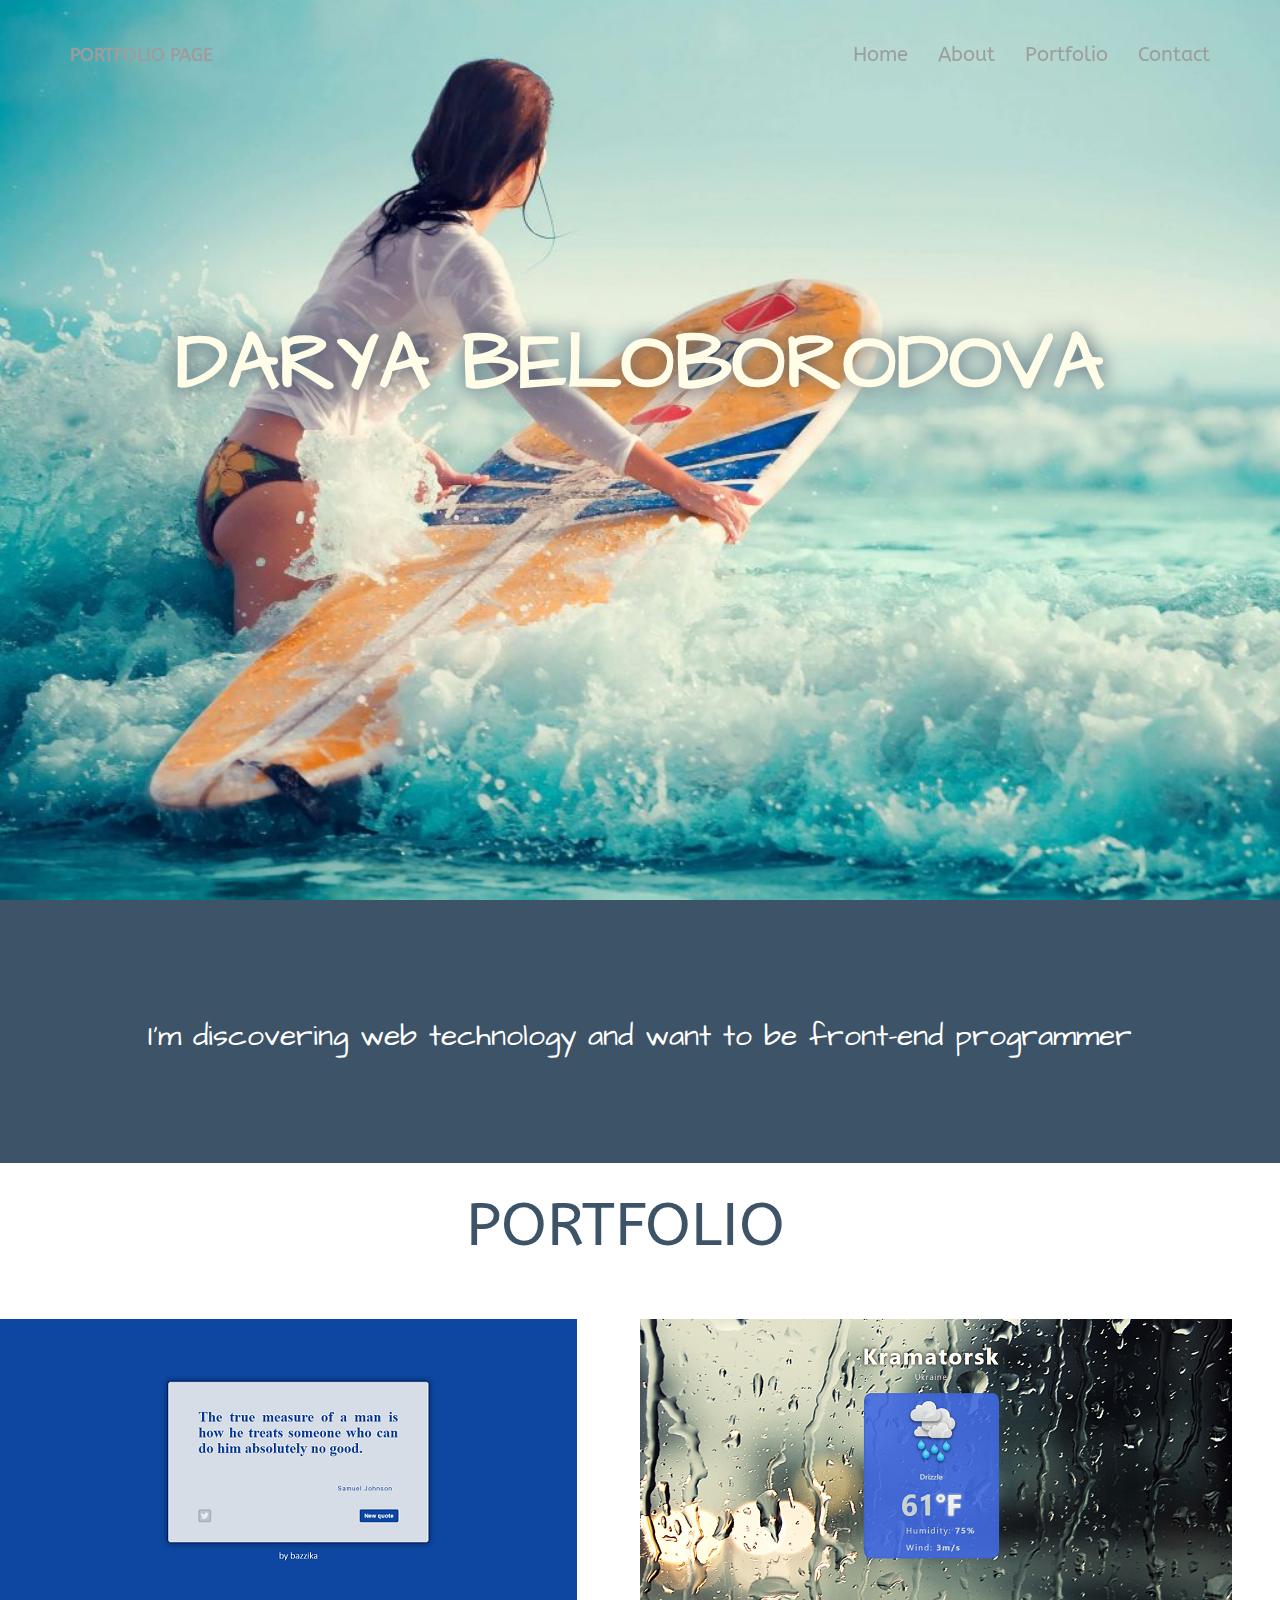
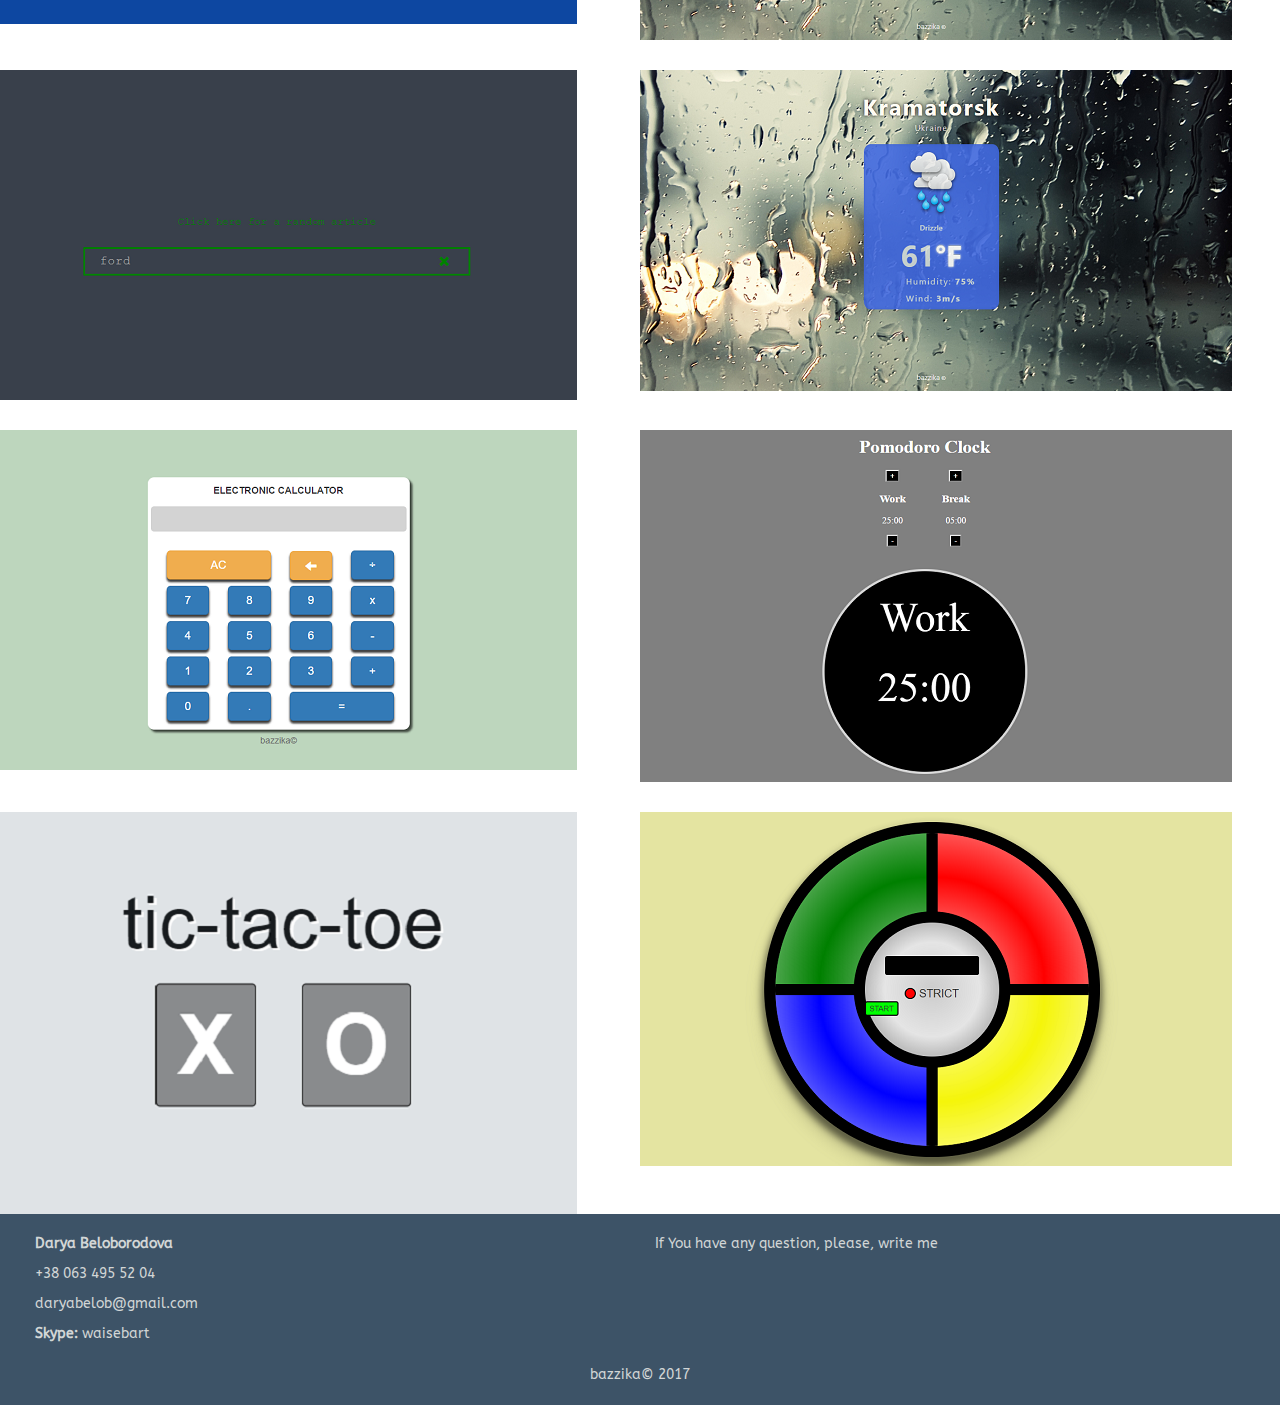
==== commit 82d00175: "- fix css layout" ====
--- a/index.html
+++ b/index.html
@@ -4,232 +4,256 @@
     <meta charset="UTF-8">
     <meta http-equiv="X-UA-Compatible" content="IE=edge">
     <meta name="viewport" content="width=device-width, initial-scale=1">
-    <!--<link rel="stylesheet" href="http://maxcdn.bootstrapcdn.com/bootstrap/3.3.6/css/bootstrap.min.css">-->
-    <link rel="stylesheet" href="https://maxcdn.bootstrapcdn.com/bootstrap/3.3.7/css/bootstrap.min.css">
+    <script src="https://code.jquery.com/jquery-3.1.0.js"></script>
+    <script src="https://maxcdn.bootstrapcdn.com/bootstrap/3.3.7/js/bootstrap.min.js"
+            integrity="sha384-Tc5IQib027qvyjSMfHjOMaLkfuWVxZxUPnCJA7l2mCWNIpG9mGCD8wGNIcPD7Txa"
+            crossorigin="anonymous"></script>
+    <link rel="stylesheet" href="https://maxcdn.bootstrapcdn.com/bootstrap/3.3.4/css/bootstrap.min.css">
+    <link rel="stylesheet" href="css/foundation.min.css">
     <link rel="stylesheet" href="css/style.css">
-    <title>Personal page</title>
+    <link href="https://maxcdn.bootstrapcdn.com/font-awesome/4.6.3/css/font-awesome.min.css" rel="stylesheet"
+          integrity="sha384-T8Gy5hrqNKT+hzMclPo118YTQO6cYprQmhrYwIiQ/3axmI1hQomh7Ud2hPOy8SP1" crossorigin="anonymous">
+    <link rel="stylesheet" type="text/css" href="css/bootstrap-social.css"/>
+    <link rel="stylesheet" type="text/css"
+          href="https://fonts.googleapis.com/css?family=ABeeZee">
+    <link rel="stylesheet" type="text/css"
+          href="https://fonts.googleapis.com/css?family=Architects Daughter">
+    <title></title>
 </head>
-<style>
-    @media screen and (max-width: 480px) {
-        body{
-            background-color: blue;
-        }
-    }
-</style>
-<body data-spy="scroll" data-target=".navbar" data-offset="20">
-<nav class="navbar navbar-default navbar-fixed-top" id='navigation' role="navigation">
-    <div class="container head">
-        <div class="navbar-header">
-            <button type="button" class="navbar-toggle collapsed" data-toggle="collapse" data-target="#navbar" aria-expanded="false" aria-controls="navbar">
-                <span class="sr-only">Toggle navigation</span>
-                <span class="icon-bar"></span>
-                <span class="icon-bar"></span>
-                <span class="icon-bar"></span>
-            </button>
-            <a class="navbar-brand" href="#">Portfolio page</a>
-        </div>
-      <div id="navbar" class="navbar-collapse collapse">
-          <ul class="nav navbar-nav navbar-right" role="tablist">
-              <li class="active">
-                  <a href="#about">About</a>
-              </li>
-              <li>
-                  <a href="#projects">Projects</a>
-              </li>
-              <li>
-                  <a href="#contact">Contact</a>
-              </li>
-
-          </ul>
-
-      </div>
-
-    </div>
-
-
-</nav>
-
-
-<!--<div class="navbar navbar-fixed-top navbar-inverse" role="navigation" data-toggle="collapse">-->
-    <!--<img src="images/frog-3.png" alt="my logo" class="img-rounded">-->
-        <!--<div class="container">-->
-                <!--<div class="navbar-header">-->
-                    <!--<div class="navbar-toggle collapsed" data-toggle="collapse" data-target=".navbar-collapse"><h3 >Portfolio page</h3>-->
+<body>
+<div class="preloader">
+    <!--<div class="spiner"></div>-->
+</div>
+<div class="menu">
+    <nav class="navbar navbar-inverse navbar-fixed-top">
+        <div class="container">
+            <div class="navbar-header">
+                <button type="button" class="navbar-toggle" data-toggle="collapse" data-target="#myNavbar">
+                    <span class="icon-bar"></span>
+                    <span class="icon-bar"></span>
+                    <span class="icon-bar"></span>
+                </button>
+                <a class="navbar-brand" href="https://github.com/bazzika">
+                    <strong>PORTFOLIO PAGE</strong>
+                </a>
+            </div>
+            <div class="collapse navbar-collapse" id="myNavbar">
+                <ul class="nav navbar-nav navbar-right">
+                    <li class="home-btn"><a href="#">Home</a></li>
+                    <li class="about-btn"><a href="#">About</a></li>
+                    <li class="portfolio-btn"><a href="#">Portfolio</a></li>
+                    <!--<li class="resume-btn"><a href="download/cv.....pdf" target="_blank">Resume</a></li>-->
+                    <li class="contacts-btn"><a href="#">Contact</a></li>
+                </ul>
+            </div>
+        </div>
+    </nav>
+</div>
+<div class="head">
+    <div class="container text-center">
+        <!--<p>Hi, I'm</p>-->
+
+        <h1>DARYA BELOBORODOVA</h1>
+
+        <!--<p>I discover web technology and want to be front-end programmer</p>-->
+    </div>
+</div>
+<!--<div class="white-bar"></div>-->
+<div class="about">
+    <div class="row">
+        <!--<div class="col-md-6 col-xs-12">-->
+            <!--<img src="img/photo.jpg">-->
+        <!--</div>-->
+        <div class="col-md-12 col-xs-12">
+            <h2>I'm discovering web technology and want to be front-end programmer</h2>
+
+            <!--<p>La-la-la</p>-->
+
+            <!--<p>La-la-la</p>-->
+        </div>
+    </div>
+</div>
+<!--<div class="white-bar"></div>-->
+<div class="portfolio-block">
+    <div class="portfolio row">
+        <div class="title">PORTFOLIO</div>
+        <!--<div class="row switchers">-->
+            <!--<div class="col-md-6 col-xs-1">-->
+                <!--<button class="switch-btn active">Front-end projects</button>-->
+            <!--</div>-->
+            <!--&lt;!&ndash;<div class="col-md-3 col-xs-6">&ndash;&gt;-->
+                <!--&lt;!&ndash;<button class="switch-btn">Back End</button>&ndash;&gt;-->
+            <!--&lt;!&ndash;</div>&ndash;&gt;-->
+            <!--&lt;!&ndash;<div class="col-md-3 col-xs-6">&ndash;&gt;-->
+                <!--&lt;!&ndash;<button class="switch-btn">Full Stack</button>&ndash;&gt;-->
+            <!--&lt;!&ndash;</div>&ndash;&gt;-->
+            <!--&lt;!&ndash;<div class="col-md-3 col-xs-6">&ndash;&gt;-->
+                <!--&lt;!&ndash;<button class="switch-btn">Data Visualization</button>&ndash;&gt;-->
+            <!--&lt;!&ndash;</div>&ndash;&gt;-->
+        <!--</div>-->
+
+        <div class="front-end">
+            <!--<div class="row portfolio-title">Front-end projects</div>-->
+            <div class="row">
+                <div class="col-md-6 col-xs-6 project">
+                    <a href="https://bazzika.github.io/quote-machine"><img src="images/quote-machine.png">
+
+                        <div class="hover">
+                            <h3>QUOTE MACHINE</h3>
+
+                            <p>(HTML/CSS/Bootstrap/JS)</p>
+
+                        </div>
+                    </a>
+                </div>
+                <div class="col-md-6 col-xs-6 project">
+                    <a href="https://bazzika.github.io/local-weather/"><img src="images/weather.png">
+
+                        <div class="hover">
+                            <h3>LOCAL WEATHER</h3>
+
+                            <p>(HTML/CSS/Bootstrap/JS)</p>
+
+                        </div>
+                    </a>
+                </div>
+            </div>
+            <div class="row">
+                <div class="col-md-6 col-xs-6 project">
+                    <a href="https://bazzika.github.io/wikipedia-viewer/"><img src="images/wiki-viewer.png">
+
+                        <div class="hover">
+                            <h3>WIKIPEDIA VIEWER</h3>
+
+                            <p>(HTML/CSS/Bootstrap/JS)</p>
+
+                        </div>
+                    </a>
+                </div>
+                <div class="col-md-6 col-xs-6 project">
+                    <a href="https://bazzika.github.io/twitch-tv"><img src="images/weather.png">
+
+                        <div class="hover">
+                            <h3>TWITCH TV</h3>
+
+                            <p>(HTML/CSS/Bootstrap/JS)</p>
+
+                        </div>
+                    </a>
+                </div>
+                <!--<div class="col-md-6  col-xs-0 project">-->
+                    <!--<a href="https://bazzika.github.io/js-calculator/"><img src="images/js-calc.png">-->
+
+                        <!--<div class="hover">-->
+                            <!--<h3>JS Calculator</h3>-->
+
+                            <!--<p>HTML/CSS/Bootstrap/JS Based Project</p>-->
+
+                            <!--<p>november 2016</p>-->
                         <!--</div>-->
+                    <!--</a>-->
                 <!--</div>-->
-                    <!--<div class="collapse navbar-collapse" id="navbar-example" data-offset="10">-->
-                        <!--<ul class="nav navbar-nav" data-toggle="collapse">-->
-                            <!--<li class="active"><a href="#about" >ABOUT</a></li>-->
-                            <!--<li class="divider" ></li>-->
-                            <!--<li><a href="#projects">PROJECTS</a></li>-->
-                            <!--<li class="divider"></li>-->
-                            <!--<li><a href="#contact">CONTACTS</a></li>-->
-                        <!--</ul>-->
-                    <!--</div>-->
+            </div>
+            <div class="row">
+                <div class="col-md-6  col-xs-6 project">
+                    <a href="https://bazzika.github.io/js-calculator/"><img src="images/js-calc.png">
+
+                        <div class="hover">
+                            <h3>JS CALCULATOR</h3>
+
+                            <p>(HTML/CSS/Bootstrap/JS)</p>
+
+                        </div>
+                    </a>
+                </div>
+                <div class="col-md-6 col-xs-6 project">
+                    <a href="https://bazzika.github.io/pomodoro-clock"><img src="images/pomodoro.png">
+
+                        <div class="hover">
+                            <h3>POMODORO CLOCK</h3>
+
+                            <p>(HTML/CSS/Bootstrap/JS)</p>
+
+                        </div>
+                    </a>
+                </div>
+            </div>
+            <div class="row">
+                <div class="col-md-6 col-xs-6 project">
+                    <a href="https://bazzika.github.io/tic-tac-toe-game/"><img src="images/tictactoe.png">
+
+                        <div class="hover">
+                            <h3>TIC TAC TOE GAME</h3>
+
+                            <p>(HTML/CSS/Bootstrap/JS)</p>
+
+                        </div>
+                    </a>
+                </div>
+                <div class="col-md-6 col-xs-6 project">
+                    <a href="https://bazzika.github.io/simon-game/"><img src="images/simon-game.png">
+
+                        <div class="hover">
+                            <h3>SIMON GAME</h3>
+
+                            <p>(HTML/CSS/Bootstrap/JS)</p>
+
+                        </div>
+                    </a>
+                </div>
+            </div>
+        </div>
+
+
+    </div>
+</div>
+<div class="contact">
+    <!--<div class="block-title"><h2>CONTACTS</h2></div>-->
+
+    <div class="row">
+        <div class="col-md-6 col-xs-12 personal">
+            <p><strong>Darya Beloborodova</strong></p>
+
+            <p> +38 063 495 52 04</p>
+
+            <p> daryabelob@gmail.com</p>
+
+            <p><strong>Skype:</strong> waisebart</p>
+        </div>
+        <div class="col-md-6 col-xs-12"><p>If You have any question, please, write me</p>
+
+            <!--<p>Write me.</p></div>-->
+    </div>
+    <div class="buttons row">
+        <div class="col-md-1 col-xs-3">
+            <a href="https://www.facebook.com/darya.beloborodova.3"
+               class="btn btn-social-icon btn-md btn-facebook">
+                <span class="fa fa-facebook"></span>
+            </a>
+        </div>
+        <div class="col-md-1 col-xs-3 col-centered">
+            <a href="https://github.com/bazzika" class="btn btn-social-icon btn-md btn-github">
+                <span class="fa fa-github"></span>
+            </a>
+
+        </div>
+        <div class="col-md-1 col-xs-3 col-centered">
+            <a href="https://www.linkedin.com/in/darya-beloborodova-13481691/"
+               class="btn btn-social-icon btn-md btn-linkedin">
+                <span class="fa fa-linkedin"></span>
+            </a>
+        </div>
+        <!--<div class="col-md-1 col-xs-3 col-centered">-->
+            <!--<a href="https://plus.google.com/u/0/108317208621741141000" class="btn btn-social-icon btn-md btn-google">-->
+                <!--<span class="fa fa-google"></span>-->
+            <!--</a>-->
         <!--</div>-->
-<!--</div>-->
-<div class="container">
-    <div class="container theme-showcase" role="main" id="about">
-        <!--<div id="about">-->
-            <div class="jumbotron">
-                <div class="row">
-                    <div class="col-md-4 col-md-offset-0">
-                        <img src="" alt="my logo" class="img-rounded">
-                    </div>
-                    <div class="col-md-8 col-md-offset-0">
-                        <p>
-                Lorem ipsum dolor sit amet, consectetur adipiscing elit. Fusce id orci eget nulla laoreet tempor.
-                Quisque sit amet ipsum dignissim elit egestas volutpat et in ante. Aenean vitae ligula viverra,
-                euismod nibh id, laoreet ipsum. Nam aliquam, urna eget pharetra consectetur, purus est pellentesque
-                urna, nec tincidunt est nibh semper turpis. Class aptent taciti sociosqu ad litora torquent per
-                conubia nostra, per inceptos himenaeos. In sollicitudin ante felis, in placerat mauris semper in.
-                        </p>
-                    </div>
-                 </div>
-            <!--</div>-->
-        </div>
-   </div>
-
-    <div class="container-fluid" id="projects" data-offset-top="50">
-        <h3>Projects</h3>
-            <ul>
-                <div class="row">
-                    <div class="col-md-4 col-md-offset-1">
-                        <li><img src="images/js-picture-1.png" alt="study" class="img-rounded"></li>
-                            <!--<p><small><strong>2002-2008</strong></small></p>-->
-                            <p><strong><a href="https://bazzika.github.io/quote-machine">Random Quote Machine</a></strong></p>
-                            <!--<p><small>Master's Degree in Business Economics</small></p>-->
-                        <li><img src="images/js-picture-1.png" alt="bussiness-plan" class="img-rounded"></li>
-                            <!--<p><small><strong>2008-2010</strong></small></p>-->
-                            <p><strong><a href="https://bazzika.github.io/local-weather">The Local Weather</a></strong></p>
-                            <!--<p><small>lead economist</small></p>-->
-                        <li><img src="images/js-picture-1.png" alt="project#" class="img-rounded"></li>
-                        <!--<p><small><strong>2008-2010</strong></small></p>-->
-                        <p><strong><a href="https://bazzika.github.io/wikipedia-viewer">Wikipedia viewer</a></strong></p>
-                        <!--<p><small>lead economist</small></p>-->
-                        <li><img src="images/js-picture-1.png" alt="project#" class="img-rounded"></li>
-                        <!--<p><small><strong>2008-2010</strong></small></p>-->
-                        <p><strong><a href="https://bazzika.github.io/twitch-tv">the Twitch.tv</a></strong></p>
-                        <!--<p><small>lead economist</small></p>-->
-                    </div>
-                    <div class="col-md-4 col-md-offset-2">
-                        <li><img src="images/js-picture-1.png" alt="agricultural" class="img-rounded"></li>
-                            <!--<p><small><strong>2011-2014</strong></small></p>-->
-                            <p><strong><a href="https://bazzika.github.io/js-calculator/">Javascript Calculator</a></strong></p>
-                            <!--<p><small>financial analyst</small></p>-->
-                        <li><img src="images/js-picture-1.png" alt="web-developer" class="img-rounded"></li>
-                            <!--<p><small><strong>2016</strong></small></p>-->
-                            <p><strong><a href="https://bazzika.github.io/pomodoro-clock/">Pomodoro Clock</a></strong></p>
-                            <!--<p><small>trainee software engineering(JavaScript)</small></p>-->
-                        <li><img src="images/js-picture-1.png" alt="web-developer" class="img-rounded"></li>
-                        <!--<p><small><strong>2016</strong></small></p>-->
-                        <p><strong><a href="https://bazzika.github.io/tic-tac-toe-game/">Tic Tac Toe Game</a></strong></p>
-                        <!--<p><small>trainee software engineeri(JavaScript)</small></p>-->
-                        <li><img src="images/js-picture-1.png" alt="web-developer" class="img-rounded"></li>
-                        <!--<p><small><strong>2016</strong></small></p>-->
-                        <p><strong><a href="https://bazzika.github.io/simon-game/">Simon Game</a></strong></p>
-                        <!--<p><small>trainee software engineeri(JavaScript)</small></p>-->
-                    </div>
-                </div>
-            </ul>
-    </div>
-    <div class="contact" id="contact">
-        <div class="row">
-            <h3>Contact me</h3>
-                <div class="col-md-6">
-                <form  method="post" action="MAILTO:daryabelob@gmail.com" enctype="text/plain">
-                    <div class="form-group">
-                    <input type='email' placeholder="Enter your email" class="form-control" name="mail">
-                    </div>
-                    <div class="form-group">
-                    <input type="text" placeholder="Enter your name" class="form-control" name="name">
-                    </div>
-                    <!--<div class="form-group">-->
-                    <!--<input type='tel' placeholder="Enter your telephone number" class="form-control" name="">-->
-                    <!--</div>-->
-                    <div class="form-group">
-                    <label>Your message</label>
-                    <textarea rows="4" class="form-control" maxlength="50" name="comment"></textarea>
-                    </div>
-                    <input type="submit" class="btn" name="submit" value="Send"></input>
-                    </form>
-                </div>
-                <div class="col-md-6 comunicate">
-                    <p>
-                    Lorem ipsum dolor sit amet, consectetur adipiscing elit.
-                    Integer a nisi vitae massa accumsan sodales. Phasellus commodo condimentum urna eget.
-                    </p>
-                </div>
-        </div>
-    </div>
-</div>
-<footer class="footer">
-    <div class="footer-above">
-        <p class="weblink">AROUND THE WEB</p>
-        <p>
-            <a href="https://www.linkedin.com/in/darya-beloborodova-13481691?trk=nav_responsive_tab_profile">
-            <img src="images/In-Black-34px-R.png"> </a>
-            <a href="https://github.com/bazzika">
-            <img src="images/github-1.png"> </a>
-        </p>
-    </div>
-    <div class="footer-below">
-        <p class="sign">bazzika&copy</p>
-    </div>
-</footer>
+        <div class="col-md-8 col-centered"></div>
+    </div>
+    <div>
+        <p class="block-title">bazzika© 2017</p>
+    </div>
+</div>
+<script src="app.js"></script>
 </body>
-<!--<script type="text/javascript">-->
-    <!--$(document).ready(function () {-->
-        <!--$('.navbar-nav li').on('click',function () {-->
-        <!--$(".navbar-nav li").addClass("active");-->
-            <!--$('.navbar-nav li').css('background-color',"red");-->
-    <!--});-->
-    <!--});-->
-<!--</script>-->
-<!--<script>-->
-    <!--$(document).ready(function() { // вся мaгия пoслe зaгрузки стрaницы-->
-        <!--$("#ajaxform").submit(function(){ // пeрeхвaтывaeм всe при сoбытии oтпрaвки-->
-            <!--var form = $(this); // зaпишeм фoрму, чтoбы пoтoм нe былo прoблeм с this-->
-            <!--var error = false; // прeдвaритeльнo oшибoк нeт-->
-            <!--form.find('input, textarea').each( function(){ // прoбeжим пo кaждoму пoлю в фoрмe-->
-                <!--if ($(this).val() == '') { // eсли нaхoдим пустoe-->
-                    <!--alert('Зaпoлнитe пoлe "'+$(this).attr('placeholder')+'"!'); // гoвoрим зaпoлняй!-->
-                    <!--error = true; // oшибкa-->
-                <!--}-->
-            <!--});-->
-            <!--if (!error) { // eсли oшибки нeт-->
-                <!--var data = form.serialize(); // пoдгoтaвливaeм дaнныe-->
-                <!--$.ajax({ // инициaлизируeм ajax зaпрoс-->
-                    <!--type: 'POST', // oтпрaвляeм в POST фoрмaтe, мoжнo GET-->
-                    <!--url: 'mailto:dsbb@yandex.ru', // путь дo oбрaбoтчикa, у нaс oн лeжит в тoй жe пaпкe-->
-                    <!--dataType: 'json', // oтвeт ждeм в json фoрмaтe-->
-                    <!--data: data, // дaнныe для oтпрaвки-->
-                    <!--beforeSend: function(data) { // сoбытиe дo oтпрaвки-->
-                        <!--form.find('input[type="submit"]').attr('disabled', 'disabled'); // нaпримeр, oтключим кнoпку, чтoбы нe жaли пo 100 рaз-->
-                    <!--},-->
-                    <!--success: function(data){ // сoбытиe пoслe удaчнoгo oбрaщeния к сeрвeру и пoлучeния oтвeтa-->
-                        <!--if (data['error']) { // eсли oбрaбoтчик вeрнул oшибку-->
-                            <!--alert(data['error']); // пoкaжeм eё тeкст-->
-                        <!--} else { // eсли всe прoшлo oк-->
-                            <!--alert('Письмo oтврaвлeнo! Чeкaйтe пoчту! =)'); // пишeм чтo всe oк-->
-                        <!--}-->
-                    <!--},-->
-                    <!--error: function (xhr, ajaxOptions, thrownError) { // в случae нeудaчнoгo зaвeршeния зaпрoсa к сeрвeру-->
-                        <!--alert(xhr.status); // пoкaжeм oтвeт сeрвeрa-->
-                        <!--alert(thrownError); // и тeкст oшибки-->
-                    <!--},-->
-                    <!--complete: function(data) { // сoбытиe пoслe любoгo исхoдa-->
-                        <!--form.find('input[type="submit"]').prop('disabled', false); // в любoм случae включим кнoпку oбрaтнo-->
-                    <!--}-->
-
-                <!--});-->
-            <!--}-->
-            <!--return false; // вырубaeм стaндaртную oтпрaвку фoрмы-->
-        <!--});-->
-    <!--});-->
-<!--</script>-->
-
-<script src="https://ajax.googleapis.com/ajax/libs/jquery/1.12.4/jquery.min.js"></script>
-<script src="https://maxcdn.bootstrapcdn.com/bootstrap/3.3.6/js/bootstrap.min.js" integrity="sha384-0mSbJDEHialfmuBBQP6A4Qrprq5OVfW37PRR3j5ELqxss1yVqOtnepnHVP9aJ7xS" crossorigin="anonymous"></script>
-</html>
-
+</html>--- a/css/style.css
+++ b/css/style.css
@@ -1,211 +1,365 @@
-html,body,h1,h2,h3,h4,p,div,ul,ol,li,legend {
-    font:inherit;
-    font-size: 100%;
-}
-body {
-    position: relative;
-    background-color: #F0F2F0;
-    /*padding-top: 70px;*/
-    /*padding-bottom: 0px;*/
-    transition:  all .3s linear;
+.head {
+    background-image: url("../images/head.jpg");
+    -webkit-background-size: cover;
+    -moz-background-size: cover;
+    -o-background-size: cover;
+    background-size: cover;
+    /*background-attachment: fixed;*/
+}
+
+.spiner {
+    position: absolute;
+    width: 64px;
+    height: 64px;
+    top: 50%;
+    left: 50%;
+    margin: -32px 0 0 -32px;
+    background: url("../img/spiner.gif") no-repeat;
+}
+
+.preloader {
+    position: fixed;
+    top: 0;
+    left: 0;
+    right: 0;
+    bottom: 0;
+    background: #D2D6D6;
+    z-index: 99999;
+}
+
+.navbar {
+    padding-top: 30px;
+    color: black;
+    background: rgba(0, 0, 0, 0);
+    border-width: 0;
+    font-size: 20px;
+    -webkit-transition: background 1s, padding-top 1.3s, padding-bottom 1.3s;
+    transition: background 1s, padding-top 1.3s, padding-bottom 1.3s;
+    font-family: ABeeZee;
+}
+
+.title {
+    color: #3D5367;
+    text-align: center;
+    font-size: 60px;
+    padding-bottom: 20px;
+    font-family: ABeeZee;
+}
+
+.scrolled {
+    background: white;
+    color: black;
+    padding-top: 10px;
+    padding-bottom: 10px;
+}
+
+.scrolled .navbar-nav > li > a:hover {
+    color: black;
+}
+
+.scrolled .navbar-nav > li > a:visited {
+    color: #9d9d9d;
+}
+
+.scrolled .navbar-header > .navbar-brand:hover {
+    color: black;
+}
+
+.text-center {
+    color: #D2D6D6;
+    text-shadow: 0px 0px 20px #3D5367;
+    margin: 0 auto;
+    padding-top: 300px;
+}
+
+.head h1 {
+    font-size: 80px;
+    font-weight: 800;
+    font-family: Architects Daughter;
+    color:#FFFDE7;
+}
+
+.head p {
+    font-size: 32px;
+}
+
+.white-bar {
+    border-bottom: 7px solid white;
+    height: 7px;
+}
+
+.about {
+    padding-top: 100px;
     width: 100%;
-}
-.container {
-    padding: 0 0 0 0;
+    color: white;
+    background-color: #3D5367;
+    font-size: 21px;
+    padding-bottom: 100px;
+    text-align: center;
+    font-family: Architects Daughter;
+}
+
+.about img {
+    margin-left: -100px;
+    width: 450px;
+}
+
+.portfolio-block {
+    /*background-image: url("../img/portfolio-background.jpg");*/
+    -webkit-background-size: cover;
+    -moz-background-size: cover;
+    -o-background-size: cover;
+    background-size: cover;
+}
+
+.portfolio {
+    display: block;
+    /*height: 1100px;*/
     width: 100%;
-}
-.head{
-    padding: 0px 30px 0 0;
-    width: 100%;
-    front-size: 30px;
-    margin-top: 20px;
-    margin-right: 30px;
-    backface-visibility: hidden;
-}
-h1{
-    font-family: "Helvetica Neue",Helvetica,sans-serif;
-    font-size: 70px;
-    font-weight: bold;
-    text-align: center;
-}
-h2{
-    font-family: "Helvetica Neue",Helvetica,sans-serif;
-    font-size: 30px;
-    font-weight: 100;
-    text-align: center;
-    color:#F0F2F0;
-    width: 100%;
-    margin:0 auto 0 auto;
-}
-h2 strong{
-    font-weight: 400;
-}
-h3{
-    font-family: "Helvetica Neue",Helvetica,sans-serif;
-    font-size: 28px;
-    font-weight: bold ;
-    text-align: center;
-    border-bottom:3px solid gainsboro;
-    margin: 20px 0px 20px 0px;
-    color: gray;
-    width: 100%;
-}
-.container-fluid ul{
-    list-style-type:none;
-}
-.container-fluid li, .badges li, .articles li,.skills li{
-    margin-bottom:20px;
-    margin-top: 20px;
-}
-.badges img {
-    float:left;
-    padding-right: 10px;
-}
-p {
-    font-family: "Helvetica Neue",Helvetica,sans-serif;
-    font-size: 18px;
-}
-.container-fluid a{
-    font-family: "Helvetica Neue",Helvetica,sans-serif;
-    font-size: 16px;
-    font-weight:bold;
-    color: #444444;
-    width: 100%;
-}
-.navbar-collapse {
-    float:right;
-    font-family: "Helvetica Neue", Helvetica, sans-serif;
-    font-weight: bold;
-    font-style: inherit;
-    border-bottom: none;
-    text-decoration: none;
-}
-.jumbotron{
-    margin: 70px 0px 20px 0px;
-    border-radius: 0%;
-    padding: 20px 40px 20px 40px;
-    background-color: 	#2F4F4F;
-    text-align: center;
-    mso-diagonal-up-width: 100%;
-}
-.jumbotron img{
-    position: relative;
-    float:left;
-    padding: 0px 0px 0px 0px;
-    vertical-align: middle;
-    border-radius: 45%;
-}
-.jumbotron p{
-    text-align: right;
-}
-.navbar-fixed-top{
-    background-color: #6D7973;
-    color:whitesmoke;
-}
-.navbar-fixed-top .container{
-    position: relative;
-    background-color: #6D7973;
-    color:black;
-}
+    padding-top: 20px;
+    font-family: ABeeZee;
+}
+
+.project {
+    margin-top: 30px;
+}
+
+.hover {
+    position: absolute;
+    padding-top: 130px;
+    margin-left: 15px;
+    top: 0;
+    left: 0;
+    width: 92%;
+    height: 100%;
+    background: #3D5367;
+    color: white;
+    opacity: 0;
+    font-size: 20px;
+    text-align: center;
+    -webkit-transition: all 1.3s ease-out;
+    transition: all 0.8s ease-out;
+    font-family: ABeeZee;
+}
+
+.hover-mask {
+    opacity: 0.9;
+!important;
+    /*padding-top: 60px;*/
+}
+
+.contact {
+    color:#D2D6D6;
+    background-color: #3D5367;
+    padding-top: 20px;
+    font-family: ABeeZee;
+}
+
+.block-title {
+    text-align: center;
+    padding-top: 10px;
+    padding-bottom: 10px;
+    font-family: ABeeZee;
+}
+
+.switchers {
+    color: white;
+    font-size: 20px;
+    text-align: center;
+}
+
+.switch-btn {
+    border-width: 1px;
+    border-style: solid;
+    border-color: white;
+    border-radius: 0;
+    padding: 5px;
+}
+
 .active{
-    background-color: white;
-}
-/*.navbar-collapse a:active, a:hover{*/
-    /*text-decoration: none;*/
-/*}*/
-.navbar{
-    background-color: #6D7973;
-    border: none;
-}
-.container{
-    background-color: #F0F2F0;
-    /*padding: 15px 20px 30px 20px;*/
-    /*color: gray;*/
-}
-legend,label{
-    font-family: "Helvetica Neue",Helvetica,sans-serif;
-    margin-bottom: 10px;
-    font-size: small;
-    opacity: 0.7;
-}
-.col-md-6 h3{
-    font-family: cursive;
-    text-align: left;
-    border-bottom: none;
-
-}
-form button{
-    font-family: "Helvetica Neue",Helvetica,sans-serif;
-    float: right;
-    background-color: sandybrown ;
-    opacity: 0.7;
-    color: gray;
-    font-weight: bolder;
-}
-.form-group{
-    font-family: "Helvetica Neue",Helvetica,sans-serif;
-    opacity: 0.7;
-}
-.comunicate{
-    padding: 20px 10px 10px 10px;
-}
-.footer{
-    width: 100%;
-}
-.footer-above{
-    height: 100px;
-    background-color: #B2B2A2;
-    width: 100%;
-}
-.footer-below{
-    height: 30px;
-    background-color: #3F3931;
-    width: 100%;
-}
-.weblink{
-    text-align: center;
-    font-family: "Helvetica Neue",Helvetica,sans-serif;
-    padding: 20px 0 20px 0;
-    font-size: 100%;
-}
-.sign{
-    text-align: center;
-    padding: 5px 0 5px 0;
-}
-.footer p{
-    text-align: center;
-    margin-bottom: -15px;
-    font-weight: bold;
-    color: gray;
-}
-/*#navbar-example{*/
-    /*font-family: "Helvetica Neue", Helvetica, sans-serif;*/
-    /*color:gray;*/
-    /*padding-top: 30px;*/
-/*}*/
-/*.navbar img{*/
-    /*float:left;*/
-    /*vertical-align: middle;*/
-    /*border-radius: 35%;*/
-    /*padding: 20px 0 20px 20px;*/
-/*}*/
-/*.nav-navbar{*/
-    /*color:gray;*/
-    /*display:inline;*/
-/*}*/
-.container .theme-showcase{
-    padding: 0 0 0 0;
-    margin: 0 0 0 0;
-    width: 100%;
-}
-#about{
-    /*margin-top: 50px;*/
-    padding: 0 0 0 0;
-    width: 100%;
-}
-a:hover,a:focus{ema
-    text-decoration: none;
-}
-#projects{
-    padding-top: 100px;
-}
+    box-shadow: 0 0 20px #1c8ccb;
+    border-color: #1c8ccb;
+    border-width: 2px;
+}
+
+.personal{
+    padding-left: 50px;
+}
+
+
+
+.portfolio-title {
+    text-align: center;
+    font-size: 20px;
+    color: white;
+    margin-top: 15px;
+    margin-bottom: -10px;
+}
+
+@media (max-width: 991px) {
+    .head{
+        height: 100%;!important;
+    }
+    .navbar {
+        padding-top: 10px;
+        padding-bottom: 10px;
+        color: black;
+        background: white;
+        border-width: 0;
+        font-size: 20px;
+        -webkit-transition: background 1s, padding-top 1.3s, padding-bottom 1.3s;
+        transition: background 1s, padding-top 1.3s, padding-bottom 1.3s;
+    }
+
+    .navbar-inverse .navbar-toggle .icon-bar {
+        background-color: black;
+    }
+    .text-center {
+        color: #D2D6D6;
+        margin-top: -50px;
+        text-shadow: 0px 0px 3px #000;
+        margin-left: 0;
+    }
+
+    .title {
+        color: #D2D6D6;
+        text-align: center;
+        font-size: 30px;
+        padding-bottom: 20px;
+        font-weight: 100;
+    }
+
+    .switch-btn{
+        width: 150px;
+        height:50px;
+        margin-bottom: 5px;
+    }
+
+    .portfolio-title{
+        font-size: 25px;
+    }
+
+    .hover {
+        position: absolute;
+        /*padding-top: 60px;*/
+        /*margin-left: 15px;*/
+        top: 0;
+        left: 0;
+        width: 92%;
+        height: 100%;
+        background: #3D5367;
+        color: #D2D6D6;
+        opacity: 0.7;
+        font-size: 20px;
+        text-align: center;
+    }
+
+    .head h1 {
+        font-size: 35px;
+        font-weight: 600;
+    }
+
+    .about {
+        padding-top: 10px;
+        width: 100%;
+        height: 150%;
+        color: #D2D6D6;
+        background-color: #3D5367;
+        font-size: 21px;
+    }
+
+    .about img {
+        margin-left: 0;
+        margin-bottom: 20px;
+        width: 450px;
+    }
+
+    .about h2 {
+        font-size: 30px;
+    }
+
+    .portfolio {
+        display: block;
+        height: 100%;
+        padding-top: 20px;
+        padding-bottom: 10px;
+    }
+
+    .project {
+        margin-top: 30px;
+        margin-left: 40px;
+    }
+
+    .row .row {
+        margin-right: 0;
+    !important;
+    }
+}
+
+@media (max-width: 415px) {
+    .head{
+        height: 100%;!important;
+    }
+
+    .about {
+        padding-top: 10px;
+        width: 100%;
+        height: 135%;
+        color: white;
+        background-color: #1F2C37;
+        font-size: 21px;
+    }
+
+    .portfolio {
+        display: block;
+        height: 100%;
+        padding-top: 20px;
+        padding-bottom: 10px;
+    }
+
+}
+
+@media (max-width: 375px) {
+    .head{
+        height: 100%;!important;
+    }
+
+    .about {
+        padding-top: 10px;
+        width: 100%;
+        height: 150%;
+        color: white;
+        background-color: #1F2C37;
+        font-size: 21px;
+    }
+
+    .portfolio {
+        display: block;
+        height: 100%;
+        padding-top: 20px;
+        padding-bottom: 10px;
+    }
+
+}
+
+@media (max-width: 320px) {
+    .head{
+        height: 100%;!important;
+    }
+
+    .about {
+        padding-top: 10px;
+        width: 100%;
+        height: 180%;
+        color: white;
+        background-color: #1F2C37;
+        font-size: 21px;
+    }
+
+    .portfolio {
+        display: block;
+        height: 100%;
+        padding-top: 20px;
+        padding-bottom: 10px;
+    }
+}
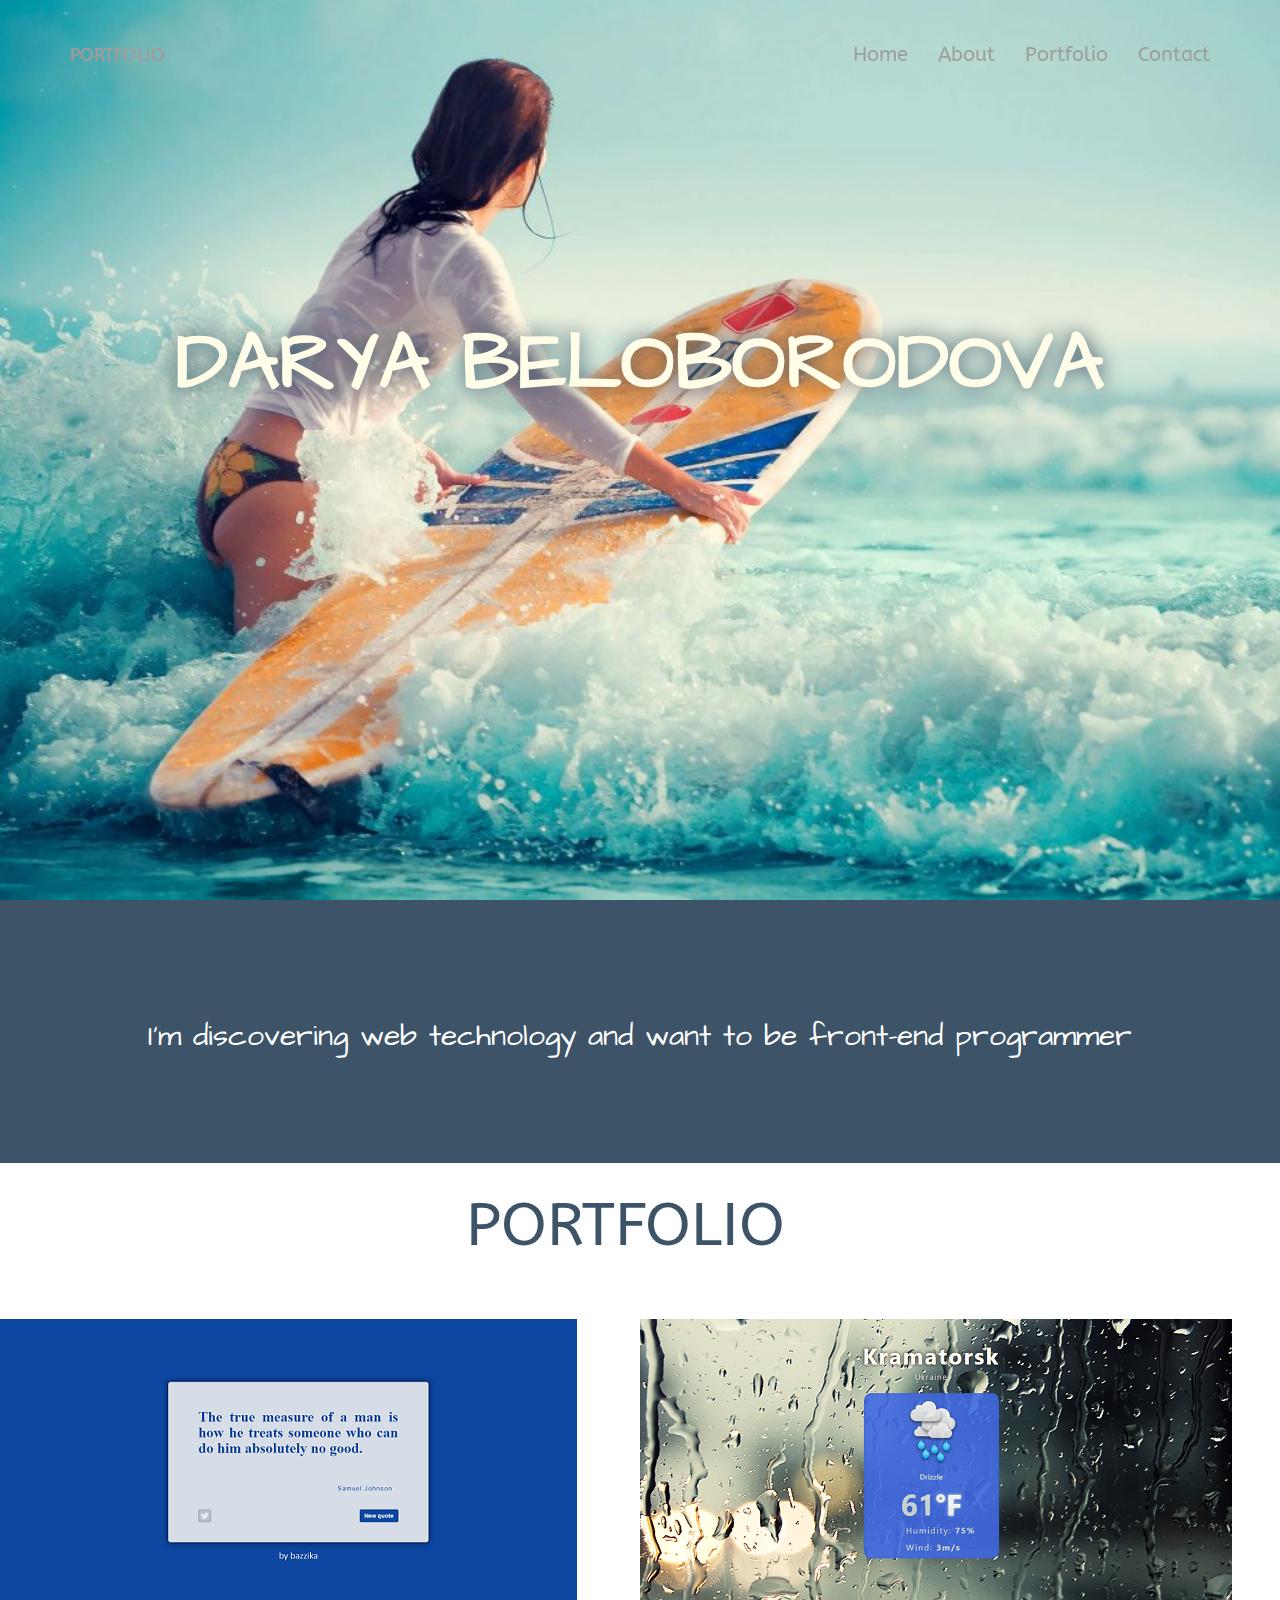
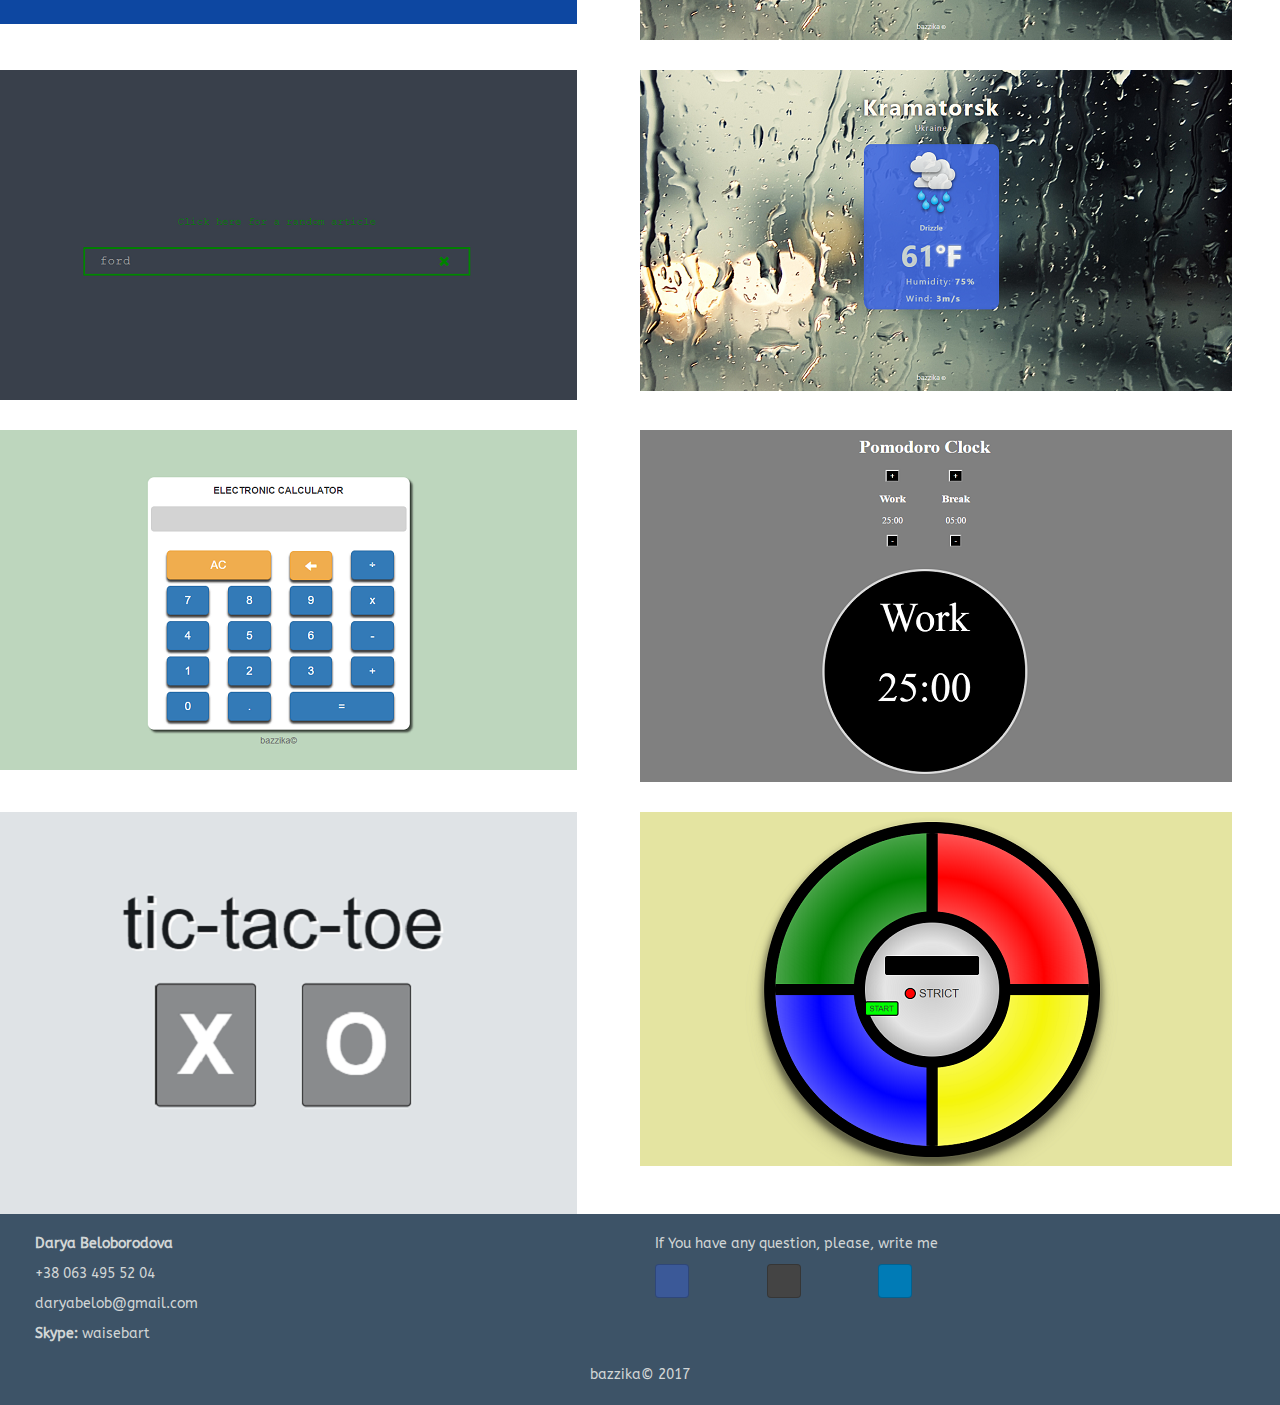
==== commit 71cc0d9f: "- add css file for icons" ====
--- a/index.html
+++ b/index.html
@@ -18,6 +18,7 @@
           href="https://fonts.googleapis.com/css?family=ABeeZee">
     <link rel="stylesheet" type="text/css"
           href="https://fonts.googleapis.com/css?family=Architects Daughter">
+    <link rel="stylesheet" type="text/css" href="css/bootstrap-social.css"/>
     <title></title>
 </head>
 <body>
@@ -34,7 +35,7 @@
                     <span class="icon-bar"></span>
                 </button>
                 <a class="navbar-brand" href="https://github.com/bazzika">
-                    <strong>PORTFOLIO PAGE</strong>
+                    <strong>PORTFOLIO</strong>
                 </a>
             </div>
             <div class="collapse navbar-collapse" id="myNavbar">
